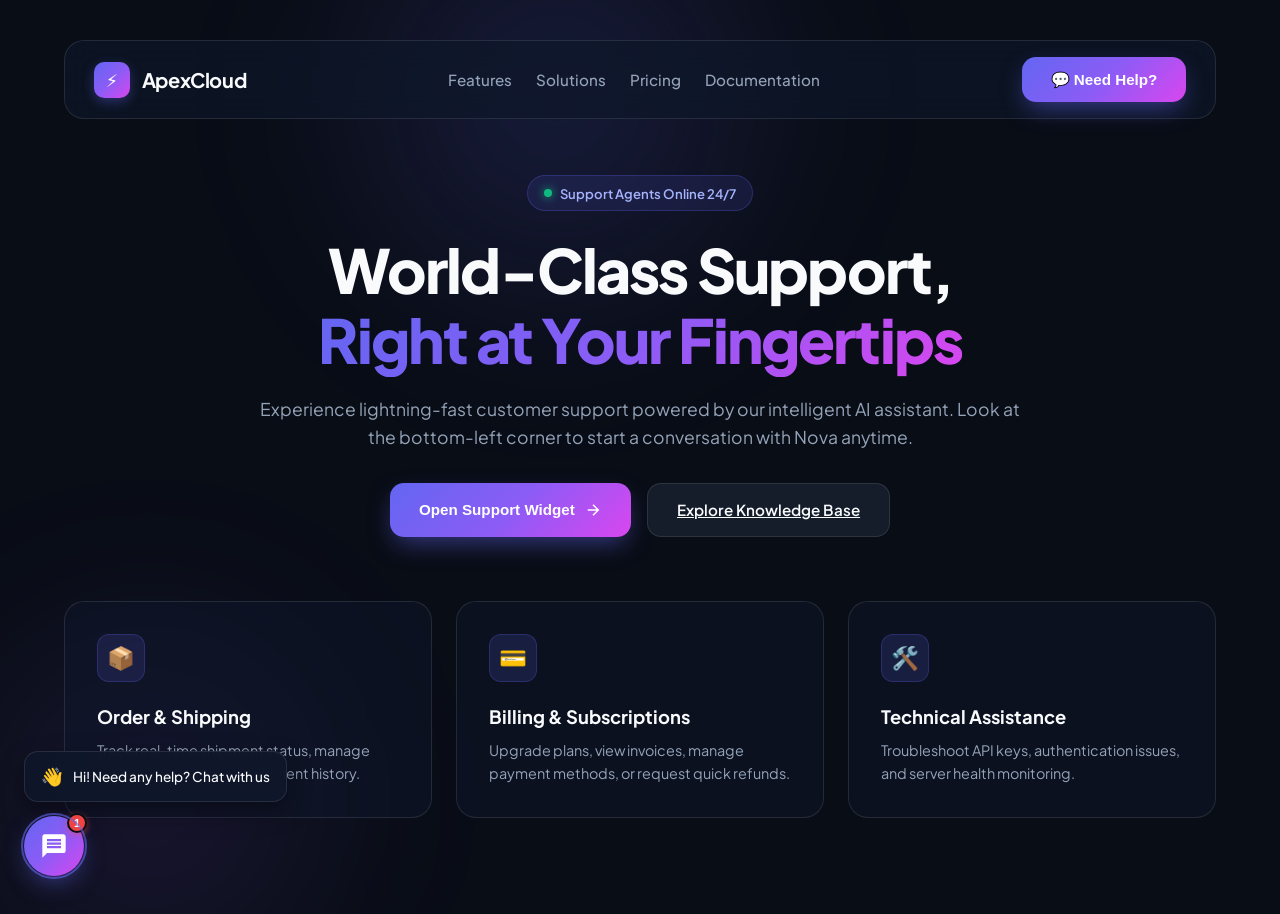
==== index.html @ 4ba7b2f2 "Add Python backend (app.py) and connect with customer support chatbot frontend" ====
<!DOCTYPE html>
<html lang="en">
<head>
    <meta charset="UTF-8">
    <meta name="viewport" content="width=device-width, initial-scale=1.0">
    <meta name="description" content="ApexCloud Customer Support Center - 24/7 intelligent AI customer support chatbot assistant embedded in the bottom left corner.">
    <title>Customer Support & Help Center | ApexCloud</title>
    <!-- Google Fonts: Plus Jakarta Sans -->
    <link rel="preconnect" href="https://fonts.googleapis.com">
    <link rel="preconnect" href="https://fonts.gstatic.com" crossorigin>
    <link href="https://fonts.googleapis.com/css2?family=Plus+Jakarta+Sans:wght@400;500;600;700;800&display=swap" rel="stylesheet">
    <link rel="stylesheet" href="style.css">
</head>
<body>

    <!-- Ambient Mesh Gradients -->
    <div class="bg-glow-top" aria-hidden="true"></div>
    <div class="bg-glow-bottom" aria-hidden="true"></div>

    <!-- Website Host Showcase Wrapper -->
    <div class="site-wrapper">
        <header>
            <nav class="navbar" aria-label="Main Navigation">
                <a href="#" class="brand" id="brandLogo">
                    <div class="brand-icon">⚡</div>
                    <span>ApexCloud</span>
                </a>
                <ul class="nav-links">
                    <li><a href="#features">Features</a></li>
                    <li><a href="#solutions">Solutions</a></li>
                    <li><a href="#pricing">Pricing</a></li>
                    <li><a href="#docs">Documentation</a></li>
                </ul>
                <div>
                    <button class="btn-primary" id="triggerDemoChat">
                        <span>💬 Need Help?</span>
                    </button>
                </div>
            </nav>
        </header>

        <main>
            <!-- Hero Showcase -->
            <section class="hero-section" id="hero">
                <div class="badge-tag">
                    <span class="dot"></span>
                    <span>Support Agents Online 24/7</span>
                </div>
                <h1 class="hero-title">
                    World-Class Support, <br>
                    <span class="hero-gradient-text">Right at Your Fingertips</span>
                </h1>
                <p class="hero-subtitle">
                    Experience lightning-fast customer support powered by our intelligent AI assistant. 
                    Look at the bottom-left corner to start a conversation with Nova anytime.
                </p>
                <div class="hero-actions">
                    <button class="btn-primary" onclick="document.getElementById('botLauncherBtn').click()">
                        <span>Open Support Widget</span>
                        <svg width="18" height="18" viewBox="0 0 24 24" fill="none" stroke="currentColor" stroke-width="2">
                            <path d="M5 12h14M12 5l7 7-7 7"/>
                        </svg>
                    </button>
                    <a href="#features" class="btn-secondary">Explore Knowledge Base</a>
                </div>
            </section>

            <!-- Support Categories Grid -->
            <section class="features-grid" id="features" aria-label="Support Topics">
                <article class="feature-card">
                    <div class="card-icon">📦</div>
                    <h3>Order & Shipping</h3>
                    <p>Track real-time shipment status, manage deliveries, and review fulfillment history.</p>
                </article>
                <article class="feature-card">
                    <div class="card-icon">💳</div>
                    <h3>Billing & Subscriptions</h3>
                    <p>Upgrade plans, view invoices, manage payment methods, or request quick refunds.</p>
                </article>
                <article class="feature-card">
                    <div class="card-icon">🛠️</div>
                    <h3>Technical Assistance</h3>
                    <p>Troubleshoot API keys, authentication issues, and server health monitoring.</p>
                </article>
            </section>
        </main>
    </div>

    <!-- ==============================================
         BOTTOM-LEFT CUSTOMER SUPPORT CHATBOT WIDGET
         ============================================== -->
    <aside class="bot-widget-container" id="botWidgetContainer" aria-label="Customer Support Chat">
        
        <!-- Welcome Floating Tooltip -->
        <div class="bot-tooltip-bubble" id="botTooltipBubble" role="status">
            <span class="hand-wave">👋</span>
            <span>Hi! Need any help? Chat with us</span>
        </div>

        <!-- Chat Window Panel (Bottom-Left) -->
        <section class="bot-chat-window" id="botChatWindow" role="region" aria-label="Chat conversation">
            
            <!-- Window Header -->
            <div class="chat-header">
                <div class="header-agent-info">
                    <div class="agent-avatar-wrapper">
                        <div class="agent-avatar">🤖</div>
                        <span class="agent-status-indicator" title="Agent Online"></span>
                    </div>
                    <div class="agent-details">
                        <h4>Nova Assistant <span class="verified-badge" title="Official Bot">✓</span></h4>
                        <p>● Active now • Instant replies</p>
                    </div>
                </div>
                
                <div class="header-action-buttons">
                    <!-- Sound toggle -->
                    <button class="icon-btn" id="soundToggleBtn" title="Toggle audio chime" aria-label="Toggle chime sounds">
                        <svg viewBox="0 0 24 24">
                            <path d="M3 9v6h4l5 5V4L7 9H3zm13.5 3c0-1.77-1.02-3.29-2.5-4.03v8.05c1.48-.73 2.5-2.25 2.5-4.02zM14 3.23v2.06c2.89.86 5 3.54 5 6.71s-2.11 5.85-5 6.71v2.06c4.01-.91 7-4.49 7-8.77s-2.99-7.86-7-8.77z"/>
                        </svg>
                    </button>
                    <!-- Clear chat -->
                    <button class="icon-btn" id="chatClearBtn" title="Reset conversation" aria-label="Reset conversation">
                        <svg viewBox="0 0 24 24">
                            <path d="M6 19c0 1.1.9 2 2 2h8c1.1 0 2-.9 2-2V7H6v12zM19 4h-3.5l-1-1h-5l-1 1H5v2h14V4z"/>
                        </svg>
                    </button>
                    <!-- Minimize / Close -->
                    <button class="icon-btn" id="chatCloseBtn" title="Minimize chat" aria-label="Close chat window">
                        <svg viewBox="0 0 24 24">
                            <path d="M19 6.41L17.59 5 12 10.59 6.41 5 5 6.41 10.59 12 5 17.59 6.41 19 12 13.41 17.59 19 19 17.59 13.41 12z"/>
                        </svg>
                    </button>
                </div>
            </div>

            <!-- Messages Stream Area -->
            <div class="chat-messages-container" id="chatMessagesContainer" role="log" aria-live="polite">
                <!-- Messages & suggestions populated dynamically by script.js -->
            </div>

            <!-- Chat Input Footer -->
            <div class="chat-footer">
                <form class="chat-input-form" id="chatInputForm">
                    <textarea 
                        class="chat-input-field" 
                        id="chatInputField" 
                        placeholder="Type your message..." 
                        rows="1"
                        aria-label="Your message"></textarea>
                    <button type="submit" class="chat-send-btn" id="chatSendBtn" aria-label="Send message">
                        <svg viewBox="0 0 24 24">
                            <path d="M2.01 21L23 12 2.01 3 2 10l15 2-15 2z"/>
                        </svg>
                    </button>
                </form>
                <div class="chat-branding-note">
                    Powered by <strong>ApexCloud AI</strong> • Instant Customer Care
                </div>
            </div>
        </section>

        <!-- Floating Left-Corner Launcher Button -->
        <button class="bot-launcher-btn" id="botLauncherBtn" aria-label="Open customer support chat">
            <span class="bot-launcher-icon" aria-hidden="true">
                <svg viewBox="0 0 24 24">
                    <path d="M20 2H4c-1.1 0-2 .9-2 2v18l4-4h14c1.1 0 2-.9 2-2V4c0-1.1-.9-2-2-2zm-2 12H6v-2h12v2zm0-3H6V9h12v2zm0-3H6V6h12v2z"/>
                </svg>
            </span>
            <span class="bot-close-icon" aria-hidden="true">
                <svg viewBox="0 0 24 24">
                    <path d="M19 6.41L17.59 5 12 10.59 6.41 5 5 6.41 10.59 12 5 17.59 6.41 19 12 13.41 17.59 19 19 17.59 13.41 12z"/>
                </svg>
            </span>
            <!-- Unread notification badge -->
            <span class="bot-unread-badge" id="botUnreadBadge">1</span>
        </button>

    </aside>

    <script src="script.js"></script>
</body>
</html>
---- style.css ----
:root {
    --primary: #6366f1;
    --primary-gradient: linear-gradient(135deg, #6366f1 0%, #8b5cf6 50%, #d946ef 100%);
    --primary-hover: #4f46e5;
    --bg-dark: #090d16;
    --card-bg: rgba(17, 24, 39, 0.95);
    --card-border: rgba(255, 255, 255, 0.1);
    --bot-bubble: rgba(30, 41, 59, 0.9);
    --user-bubble: linear-gradient(135deg, #4f46e5 0%, #7c3aed 100%);
    --text-main: #f8fafc;
    --text-muted: #94a3b8;
    --text-subtle: #64748b;
    --online-green: #10b981;
    --accent-glow: rgba(99, 102, 241, 0.35);
    --font-family: 'Plus Jakarta Sans', system-ui, -apple-system, sans-serif;
    --radius-lg: 20px;
    --radius-md: 14px;
    --radius-sm: 8px;
    --shadow-window: 0 20px 45px -10px rgba(0, 0, 0, 0.6), 0 0 30px rgba(99, 102, 241, 0.2);
    --shadow-button: 0 10px 25px -5px rgba(99, 102, 241, 0.5);
    --transition: all 0.28s cubic-bezier(0.16, 1, 0.3, 1);
}

* {
    margin: 0;
    padding: 0;
    box-sizing: border-box;
}

body {
    font-family: var(--font-family);
    background-color: var(--bg-dark);
    color: var(--text-main);
    line-height: 1.6;
    min-height: 100vh;
    overflow-x: hidden;
    position: relative;
}

/* Background Subtle Mesh / Glow */
.bg-glow-top {
    position: fixed;
    top: -200px;
    left: 20%;
    width: 600px;
    height: 600px;
    background: radial-gradient(circle, rgba(99, 102, 241, 0.18) 0%, transparent 70%);
    filter: blur(60px);
    pointer-events: none;
    z-index: 0;
}

.bg-glow-bottom {
    position: fixed;
    bottom: -150px;
    left: -100px;
    width: 500px;
    height: 500px;
    background: radial-gradient(circle, rgba(139, 92, 246, 0.15) 0%, transparent 70%);
    filter: blur(70px);
    pointer-events: none;
    z-index: 0;
}

/* =========================================
   HOST WEBSITE HERO & SHOWCASE SECTION
   ========================================= */
.site-wrapper {
    position: relative;
    z-index: 1;
    max-width: 1200px;
    margin: 0 auto;
    padding: 2.5rem 1.5rem 6rem;
}

.navbar {
    display: flex;
    justify-content: space-between;
    align-items: center;
    padding: 1rem 1.8rem;
    background: rgba(15, 23, 42, 0.65);
    backdrop-filter: blur(14px);
    -webkit-backdrop-filter: blur(14px);
    border: 1px solid var(--card-border);
    border-radius: var(--radius-lg);
    margin-bottom: 3.5rem;
}

.brand {
    display: flex;
    align-items: center;
    gap: 0.75rem;
    font-size: 1.25rem;
    font-weight: 700;
    letter-spacing: -0.02em;
    color: var(--text-main);
    text-decoration: none;
}

.brand-icon {
    width: 36px;
    height: 36px;
    border-radius: 10px;
    background: var(--primary-gradient);
    display: flex;
    align-items: center;
    justify-content: center;
    color: white;
    font-size: 1.1rem;
    box-shadow: 0 4px 12px rgba(99, 102, 241, 0.35);
}

.nav-links {
    display: flex;
    gap: 1.5rem;
    list-style: none;
}

.nav-links a {
    color: var(--text-muted);
    text-decoration: none;
    font-size: 0.95rem;
    font-weight: 500;
    transition: var(--transition);
}

.nav-links a:hover {
    color: var(--text-main);
}

.hero-section {
    text-align: center;
    max-width: 780px;
    margin: 0 auto 4rem;
}

.badge-tag {
    display: inline-flex;
    align-items: center;
    gap: 0.5rem;
    padding: 0.4rem 1rem;
    background: rgba(99, 102, 241, 0.12);
    border: 1px solid rgba(99, 102, 241, 0.25);
    border-radius: 999px;
    font-size: 0.82rem;
    font-weight: 600;
    color: #a5b4fc;
    margin-bottom: 1.5rem;
}

.badge-tag span.dot {
    width: 8px;
    height: 8px;
    background-color: var(--online-green);
    border-radius: 50%;
    box-shadow: 0 0 10px var(--online-green);
    animation: pulseGlow 2s infinite;
}

.hero-title {
    font-size: clamp(2.3rem, 5vw, 3.8rem);
    font-weight: 800;
    line-height: 1.15;
    letter-spacing: -0.03em;
    margin-bottom: 1.25rem;
}

.hero-gradient-text {
    background: var(--primary-gradient);
    -webkit-background-clip: text;
    -webkit-text-fill-color: transparent;
}

.hero-subtitle {
    font-size: 1.1rem;
    color: var(--text-muted);
    margin-bottom: 2rem;
    line-height: 1.6;
}

.hero-actions {
    display: flex;
    justify-content: center;
    gap: 1rem;
    flex-wrap: wrap;
    margin-bottom: 3.5rem;
}

.btn-primary {
    display: inline-flex;
    align-items: center;
    gap: 0.6rem;
    background: var(--primary-gradient);
    color: #ffffff;
    border: none;
    padding: 0.85rem 1.8rem;
    border-radius: var(--radius-md);
    font-size: 0.95rem;
    font-weight: 600;
    cursor: pointer;
    box-shadow: var(--shadow-button);
    transition: var(--transition);
}

.btn-primary:hover {
    transform: translateY(-2px);
    box-shadow: 0 14px 28px -5px rgba(99, 102, 241, 0.6);
}

.btn-secondary {
    display: inline-flex;
    align-items: center;
    gap: 0.6rem;
    background: rgba(30, 41, 59, 0.6);
    color: var(--text-main);
    border: 1px solid var(--card-border);
    padding: 0.85rem 1.8rem;
    border-radius: var(--radius-md);
    font-size: 0.95rem;
    font-weight: 600;
    cursor: pointer;
    transition: var(--transition);
}

.btn-secondary:hover {
    background: rgba(51, 65, 85, 0.8);
    border-color: rgba(255, 255, 255, 0.2);
}

/* Feature Grid Cards */
.features-grid {
    display: grid;
    grid-template-columns: repeat(auto-fit, minmax(280px, 1fr));
    gap: 1.5rem;
    margin-top: 2rem;
}

.feature-card {
    background: rgba(15, 23, 42, 0.55);
    border: 1px solid var(--card-border);
    border-radius: var(--radius-lg);
    padding: 2rem;
    transition: var(--transition);
    position: relative;
    overflow: hidden;
}

.feature-card:hover {
    border-color: rgba(99, 102, 241, 0.4);
    transform: translateY(-4px);
    background: rgba(15, 23, 42, 0.75);
    box-shadow: 0 12px 30px -10px rgba(0, 0, 0, 0.4);
}

.card-icon {
    width: 48px;
    height: 48px;
    border-radius: 12px;
    background: rgba(99, 102, 241, 0.15);
    border: 1px solid rgba(99, 102, 241, 0.25);
    display: flex;
    align-items: center;
    justify-content: center;
    font-size: 1.4rem;
    margin-bottom: 1.25rem;
}

.feature-card h3 {
    font-size: 1.15rem;
    font-weight: 700;
    margin-bottom: 0.5rem;
    color: var(--text-main);
}

.feature-card p {
    font-size: 0.9rem;
    color: var(--text-muted);
}

/* =========================================
   BOTTOM-LEFT FLOATING CHATBOT WIDGET
   ========================================= */

/* Left Corner Container */
.bot-widget-container {
    position: fixed;
    bottom: 24px;
    left: 24px;
    z-index: 99999;
    display: flex;
    flex-direction: column;
    align-items: flex-start;
}

/* Launcher Trigger Button */
.bot-launcher-btn {
    width: 60px;
    height: 60px;
    border-radius: 50%;
    background: var(--primary-gradient);
    border: none;
    cursor: pointer;
    display: flex;
    align-items: center;
    justify-content: center;
    color: #ffffff;
    box-shadow: var(--shadow-button);
    transition: var(--transition);
    position: relative;
    outline: none;
}

.bot-launcher-btn:hover {
    transform: scale(1.08) translateY(-2px);
    box-shadow: 0 15px 35px -5px rgba(99, 102, 241, 0.7);
}

.bot-launcher-btn:active {
    transform: scale(0.95);
}

/* Pulsing beacon behind launcher */
.bot-launcher-btn::after {
    content: '';
    position: absolute;
    inset: -3px;
    border-radius: 50%;
    border: 2px solid rgba(99, 102, 241, 0.6);
    animation: launcherPulse 2.4s infinite cubic-bezier(0.25, 0.1, 0.25, 1);
    pointer-events: none;
}

/* Icons inside Launcher */
.bot-launcher-icon,
.bot-close-icon {
    position: absolute;
    transition: transform 0.3s cubic-bezier(0.34, 1.56, 0.64, 1), opacity 0.2s ease;
    display: flex;
    align-items: center;
    justify-content: center;
}

.bot-launcher-icon svg,
.bot-close-icon svg {
    width: 28px;
    height: 28px;
    fill: currentColor;
}

.bot-close-icon {
    opacity: 0;
    transform: scale(0.4) rotate(-90deg);
}

.bot-widget-container.active .bot-launcher-icon {
    opacity: 0;
    transform: scale(0.4) rotate(90deg);
}

.bot-widget-container.active .bot-close-icon {
    opacity: 1;
    transform: scale(1) rotate(0deg);
}

/* Unread Notification Badge */
.bot-unread-badge {
    position: absolute;
    top: -3px;
    right: -3px;
    width: 20px;
    height: 20px;
    background: #ef4444;
    color: #ffffff;
    border-radius: 50%;
    font-size: 0.7rem;
    font-weight: 700;
    display: flex;
    align-items: center;
    justify-content: center;
    border: 2px solid var(--bg-dark);
    box-shadow: 0 2px 6px rgba(239, 68, 68, 0.5);
    transition: transform 0.2s ease;
}

.bot-unread-badge.hidden {
    display: none;
}

/* Friendly Tooltip Bubble */
.bot-tooltip-bubble {
    position: absolute;
    bottom: 74px;
    left: 0;
    background: rgba(15, 23, 42, 0.95);
    backdrop-filter: blur(10px);
    -webkit-backdrop-filter: blur(10px);
    border: 1px solid var(--card-border);
    padding: 0.65rem 1rem;
    border-radius: var(--radius-md);
    box-shadow: 0 10px 25px rgba(0, 0, 0, 0.4);
    display: flex;
    align-items: center;
    gap: 0.6rem;
    font-size: 0.85rem;
    font-weight: 500;
    color: var(--text-main);
    white-space: nowrap;
    cursor: pointer;
    animation: bounceTooltip 4s infinite ease-in-out;
    transition: opacity 0.25s ease, transform 0.25s ease;
}

.bot-tooltip-bubble.hidden {
    opacity: 0;
    pointer-events: none;
    transform: translateY(10px);
}

.bot-tooltip-bubble .hand-wave {
    font-size: 1.1rem;
}

/* =========================================
   CHAT WINDOW PANEL (BOTTOM-LEFT ANCHORED)
   ========================================= */
.bot-chat-window {
    position: absolute;
    bottom: 76px;
    left: 0;
    width: 380px;
    height: 580px;
    max-width: calc(100vw - 36px);
    max-height: calc(100vh - 110px);
    background: var(--card-bg);
    backdrop-filter: blur(20px);
    -webkit-backdrop-filter: blur(20px);
    border: 1px solid var(--card-border);
    border-radius: var(--radius-lg);
    box-shadow: var(--shadow-window);
    display: flex;
    flex-direction: column;
    overflow: hidden;
    transform-origin: bottom left;
    transform: scale(0.85) translateY(20px);
    opacity: 0;
    pointer-events: none;
    transition: transform 0.32s cubic-bezier(0.16, 1, 0.3, 1), opacity 0.24s ease;
}

.bot-widget-container.active .bot-chat-window {
    transform: scale(1) translateY(0);
    opacity: 1;
    pointer-events: auto;
}

/* Window Header */
.chat-header {
    background: linear-gradient(180deg, rgba(30, 41, 59, 0.8) 0%, rgba(15, 23, 42, 0.95) 100%);
    border-bottom: 1px solid var(--card-border);
    padding: 1rem 1.15rem;
    display: flex;
    align-items: center;
    justify-content: space-between;
    gap: 0.75rem;
}

.header-agent-info {
    display: flex;
    align-items: center;
    gap: 0.75rem;
}

.agent-avatar-wrapper {
    position: relative;
    width: 42px;
    height: 42px;
}

.agent-avatar {
    width: 100%;
    height: 100%;
    border-radius: 50%;
    background: var(--primary-gradient);
    display: flex;
    align-items: center;
    justify-content: center;
    color: white;
    font-size: 1.2rem;
    box-shadow: 0 4px 10px rgba(99, 102, 241, 0.35);
}

.agent-status-indicator {
    position: absolute;
    bottom: 0;
    right: 0;
    width: 12px;
    height: 12px;
    background-color: var(--online-green);
    border-radius: 50%;
    border: 2px solid #0f172a;
    box-shadow: 0 0 6px var(--online-green);
}

.agent-details h4 {
    font-size: 0.95rem;
    font-weight: 700;
    color: var(--text-main);
    display: flex;
    align-items: center;
    gap: 0.35rem;
}

.agent-details .verified-badge {
    color: #38bdf8;
    font-size: 0.85rem;
}

.agent-details p {
    font-size: 0.75rem;
    color: var(--online-green);
    font-weight: 500;
}

.header-action-buttons {
    display: flex;
    align-items: center;
    gap: 0.4rem;
}

.icon-btn {
    background: transparent;
    border: none;
    color: var(--text-muted);
    width: 32px;
    height: 32px;
    border-radius: var(--radius-sm);
    display: flex;
    align-items: center;
    justify-content: center;
    cursor: pointer;
    transition: var(--transition);
}

.icon-btn:hover {
    background: rgba(255, 255, 255, 0.08);
    color: var(--text-main);
}

.icon-btn svg {
    width: 18px;
    height: 18px;
    fill: currentColor;
}

/* Messages Scrollable Body */
.chat-messages-container {
    flex: 1;
    overflow-y: auto;
    padding: 1.15rem;
    display: flex;
    flex-direction: column;
    gap: 0.9rem;
    scroll-behavior: smooth;
}

/* Custom Scrollbar */
.chat-messages-container::-webkit-scrollbar {
    width: 5px;
}

.chat-messages-container::-webkit-scrollbar-track {
    background: transparent;
}

.chat-messages-container::-webkit-scrollbar-thumb {
    background: rgba(255, 255, 255, 0.12);
    border-radius: 10px;
}

/* Date / Status Divider */
.chat-date-divider {
    text-align: center;
    margin: 0.25rem 0;
    position: relative;
}

.chat-date-divider span {
    font-size: 0.7rem;
    color: var(--text-subtle);
    background: rgba(15, 23, 42, 0.8);
    padding: 0.2rem 0.65rem;
    border-radius: 999px;
    border: 1px solid rgba(255, 255, 255, 0.05);
}

/* Chat Message Row */
.message-row {
    display: flex;
    gap: 0.6rem;
    align-items: flex-end;
    animation: fadeInSlideUp 0.25s ease-out forwards;
}

.message-row.user {
    flex-direction: row-reverse;
}

.msg-mini-avatar {
    width: 28px;
    height: 28px;
    border-radius: 50%;
    background: var(--primary-gradient);
    display: flex;
    align-items: center;
    justify-content: center;
    color: white;
    font-size: 0.8rem;
    flex-shrink: 0;
    margin-bottom: 2px;
}

.message-row.user .msg-mini-avatar {
    background: #334155;
    color: #e2e8f0;
}

.msg-content-wrapper {
    max-width: 80%;
    display: flex;
    flex-direction: column;
}

.message-bubble {
    padding: 0.75rem 0.95rem;
    border-radius: var(--radius-md);
    font-size: 0.88rem;
    line-height: 1.45;
    word-break: break-word;
    position: relative;
}

.message-row.bot .message-bubble {
    background: var(--bot-bubble);
    border: 1px solid var(--card-border);
    color: var(--text-main);
    border-bottom-left-radius: 4px;
}

.message-row.user .message-bubble {
    background: var(--user-bubble);
    color: #ffffff;
    border-bottom-right-radius: 4px;
    box-shadow: 0 4px 14px rgba(99, 102, 241, 0.25);
}

.message-time {
    font-size: 0.65rem;
    color: var(--text-subtle);
    margin-top: 0.25rem;
    padding: 0 0.25rem;
}

.message-row.user .message-time {
    text-align: right;
}

/* Quick Action Suggestion Chips */
.quick-replies-group {
    display: flex;
    flex-wrap: wrap;
    gap: 0.45rem;
    margin-top: 0.5rem;
}

.quick-chip-btn {
    background: rgba(99, 102, 241, 0.12);
    border: 1px solid rgba(99, 102, 241, 0.3);
    color: #c7d2fe;
    font-size: 0.78rem;
    font-weight: 500;
    padding: 0.4rem 0.75rem;
    border-radius: 999px;
    cursor: pointer;
    transition: var(--transition);
}

.quick-chip-btn:hover {
    background: var(--primary);
    color: #ffffff;
    border-color: var(--primary);
    transform: translateY(-1px);
}

/* Typing Indicator Animation */
.typing-bubble {
    display: flex;
    align-items: center;
    gap: 4px;
    padding: 0.75rem 1rem;
    min-height: 38px;
}

.typing-dot {
    width: 6px;
    height: 6px;
    background-color: var(--text-muted);
    border-radius: 50%;
    animation: typingBouncing 1.4s infinite ease-in-out;
}

.typing-dot:nth-child(2) {
    animation-delay: 0.2s;
}

.typing-dot:nth-child(3) {
    animation-delay: 0.4s;
}

/* Chat Input Footer Area */
.chat-footer {
    padding: 0.85rem 1rem;
    background: rgba(15, 23, 42, 0.95);
    border-top: 1px solid var(--card-border);
}

.chat-input-form {
    display: flex;
    align-items: center;
    gap: 0.5rem;
    background: rgba(30, 41, 59, 0.6);
    border: 1px solid var(--card-border);
    border-radius: var(--radius-md);
    padding: 0.35rem 0.5rem 0.35rem 0.85rem;
    transition: var(--transition);
}

.chat-input-form:focus-within {
    border-color: var(--primary);
    box-shadow: 0 0 0 2px rgba(99, 102, 241, 0.25);
    background: rgba(30, 41, 59, 0.9);
}

.chat-input-field {
    flex: 1;
    background: transparent;
    border: none;
    outline: none;
    color: var(--text-main);
    font-family: inherit;
    font-size: 0.88rem;
    line-height: 1.4;
    resize: none;
    max-height: 80px;
}

.chat-input-field::placeholder {
    color: var(--text-subtle);
}

.chat-send-btn {
    width: 36px;
    height: 36px;
    border-radius: 10px;
    background: var(--primary-gradient);
    border: none;
    color: #ffffff;
    display: flex;
    align-items: center;
    justify-content: center;
    cursor: pointer;
    transition: var(--transition);
    flex-shrink: 0;
}

.chat-send-btn:hover:not(:disabled) {
    transform: scale(1.05);
    box-shadow: 0 4px 12px rgba(99, 102, 241, 0.4);
}

.chat-send-btn:disabled {
    opacity: 0.5;
    cursor: not-allowed;
}

.chat-send-btn svg {
    width: 17px;
    height: 17px;
    fill: currentColor;
    transform: rotate(45deg) translate(-1px, 1px);
}

.chat-branding-note {
    text-align: center;
    font-size: 0.68rem;
    color: var(--text-subtle);
    margin-top: 0.45rem;
}

.chat-branding-note a {
    color: var(--text-muted);
    text-decoration: none;
}

.chat-branding-note a:hover {
    color: var(--primary);
}

/* =========================================
   KEYFRAME ANIMATIONS
   ========================================= */
@keyframes launcherPulse {
    0% {
        transform: scale(1);
        opacity: 0.8;
    }
    50% {
        transform: scale(1.3);
        opacity: 0;
    }
    100% {
        transform: scale(1.3);
        opacity: 0;
    }
}

@keyframes pulseGlow {
    0%, 100% {
        transform: scale(1);
        opacity: 0.9;
    }
    50% {
        transform: scale(1.25);
        opacity: 0.5;
    }
}

@keyframes bounceTooltip {
    0%, 100% {
        transform: translateY(0);
    }
    50% {
        transform: translateY(-5px);
    }
}

@keyframes fadeInSlideUp {
    from {
        opacity: 0;
        transform: translateY(8px);
    }
    to {
        opacity: 1;
        transform: translateY(0);
    }
}

@keyframes typingBouncing {
    0%, 80%, 100% {
        transform: scale(0.6);
        opacity: 0.4;
    }
    40% {
        transform: scale(1.1);
        opacity: 1;
    }
}

/* =========================================
   RESPONSIVE DESIGN (MOBILE & TABLET)
   ========================================= */
@media (max-width: 640px) {
    .bot-widget-container {
        bottom: 16px;
        left: 16px;
    }

    .bot-chat-window {
        bottom: 70px;
        left: 0;
        width: calc(100vw - 32px);
        height: min(520px, calc(100vh - 100px));
        border-radius: 16px;
    }

    .hero-title {
        font-size: 2.2rem;
    }

    .nav-links {
        display: none;
    }
}
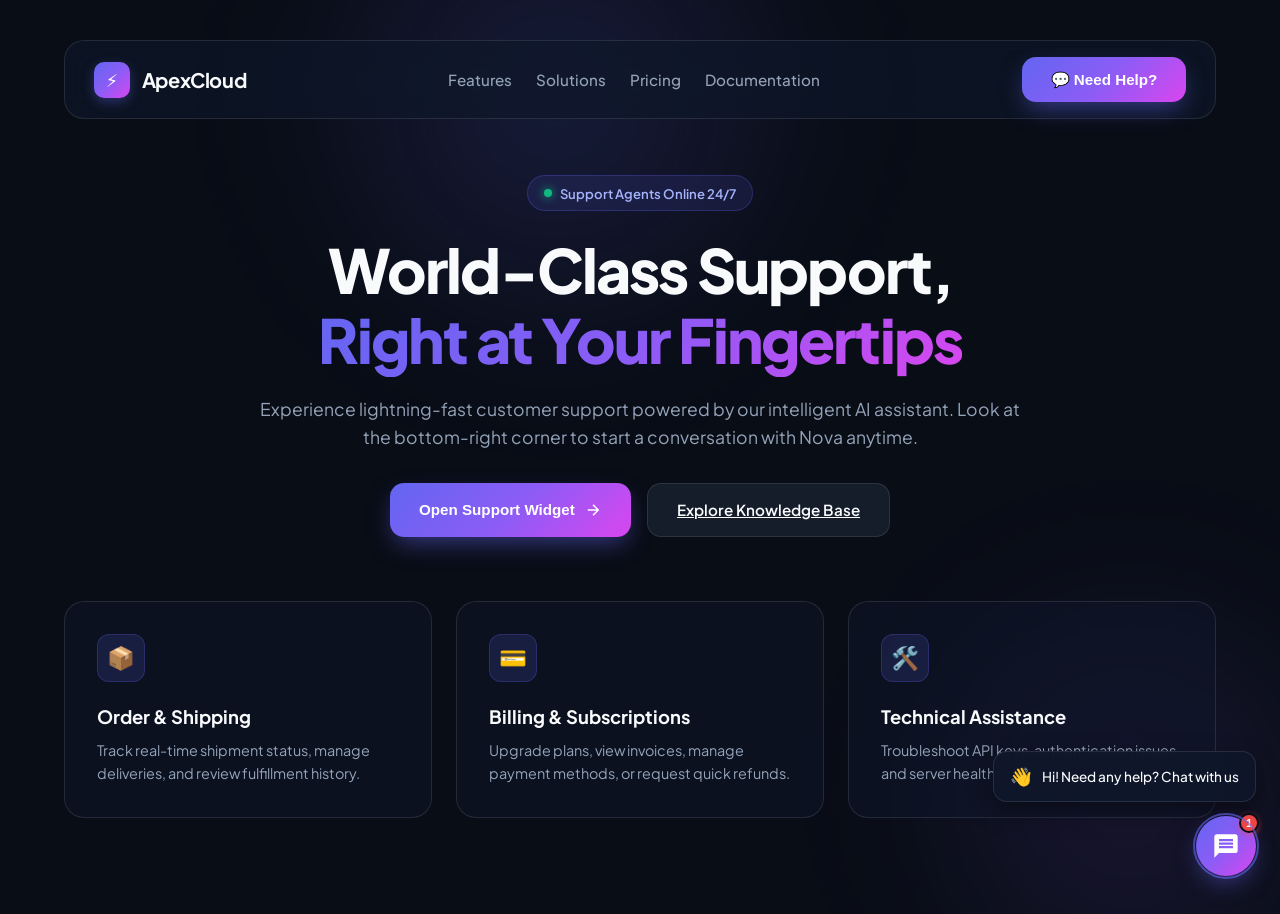
==== commit d9d3194d: "Reposition chatbot widget to bottom-right corner" ====
--- a/index.html
+++ b/index.html
@@ -3,7 +3,7 @@
 <head>
     <meta charset="UTF-8">
     <meta name="viewport" content="width=device-width, initial-scale=1.0">
-    <meta name="description" content="ApexCloud Customer Support Center - 24/7 intelligent AI customer support chatbot assistant embedded in the bottom left corner.">
+    <meta name="description" content="ApexCloud Customer Support Center - 24/7 intelligent AI customer support chatbot assistant embedded in the bottom right corner.">
     <title>Customer Support & Help Center | ApexCloud</title>
     <!-- Google Fonts: Plus Jakarta Sans -->
     <link rel="preconnect" href="https://fonts.googleapis.com">
@@ -52,7 +52,7 @@
                 </h1>
                 <p class="hero-subtitle">
                     Experience lightning-fast customer support powered by our intelligent AI assistant. 
-                    Look at the bottom-left corner to start a conversation with Nova anytime.
+                    Look at the bottom-right corner to start a conversation with Nova anytime.
                 </p>
                 <div class="hero-actions">
                     <button class="btn-primary" onclick="document.getElementById('botLauncherBtn').click()">
@@ -87,7 +87,7 @@
     </div>
 
     <!-- ==============================================
-         BOTTOM-LEFT CUSTOMER SUPPORT CHATBOT WIDGET
+         BOTTOM-RIGHT CUSTOMER SUPPORT CHATBOT WIDGET
          ============================================== -->
     <aside class="bot-widget-container" id="botWidgetContainer" aria-label="Customer Support Chat">
         
@@ -97,7 +97,7 @@
             <span>Hi! Need any help? Chat with us</span>
         </div>
 
-        <!-- Chat Window Panel (Bottom-Left) -->
+        <!-- Chat Window Panel (Bottom-Right) -->
         <section class="bot-chat-window" id="botChatWindow" role="region" aria-label="Chat conversation">
             
             <!-- Window Header -->
--- a/style.css
+++ b/style.css
@@ -53,7 +53,7 @@
 .bg-glow-bottom {
     position: fixed;
     bottom: -150px;
-    left: -100px;
+    right: -100px;
     width: 500px;
     height: 500px;
     background: radial-gradient(circle, rgba(139, 92, 246, 0.15) 0%, transparent 70%);
@@ -281,15 +281,15 @@
    BOTTOM-LEFT FLOATING CHATBOT WIDGET
    ========================================= */
 
-/* Left Corner Container */
+/* Right Corner Container */
 .bot-widget-container {
     position: fixed;
     bottom: 24px;
-    left: 24px;
+    right: 24px;
     z-index: 99999;
     display: flex;
     flex-direction: column;
-    align-items: flex-start;
+    align-items: flex-end;
 }
 
 /* Launcher Trigger Button */
@@ -390,7 +390,7 @@
 .bot-tooltip-bubble {
     position: absolute;
     bottom: 74px;
-    left: 0;
+    right: 0;
     background: rgba(15, 23, 42, 0.95);
     backdrop-filter: blur(10px);
     -webkit-backdrop-filter: blur(10px);
@@ -421,12 +421,12 @@
 }
 
 /* =========================================
-   CHAT WINDOW PANEL (BOTTOM-LEFT ANCHORED)
+   CHAT WINDOW PANEL (BOTTOM-RIGHT ANCHORED)
    ========================================= */
 .bot-chat-window {
     position: absolute;
     bottom: 76px;
-    left: 0;
+    right: 0;
     width: 380px;
     height: 580px;
     max-width: calc(100vw - 36px);
@@ -440,7 +440,7 @@
     display: flex;
     flex-direction: column;
     overflow: hidden;
-    transform-origin: bottom left;
+    transform-origin: bottom right;
     transform: scale(0.85) translateY(20px);
     opacity: 0;
     pointer-events: none;
@@ -871,12 +871,14 @@
 @media (max-width: 640px) {
     .bot-widget-container {
         bottom: 16px;
-        left: 16px;
+        right: 16px;
+        left: auto;
     }
 
     .bot-chat-window {
         bottom: 70px;
-        left: 0;
+        right: 0;
+        left: auto;
         width: calc(100vw - 32px);
         height: min(520px, calc(100vh - 100px));
         border-radius: 16px;
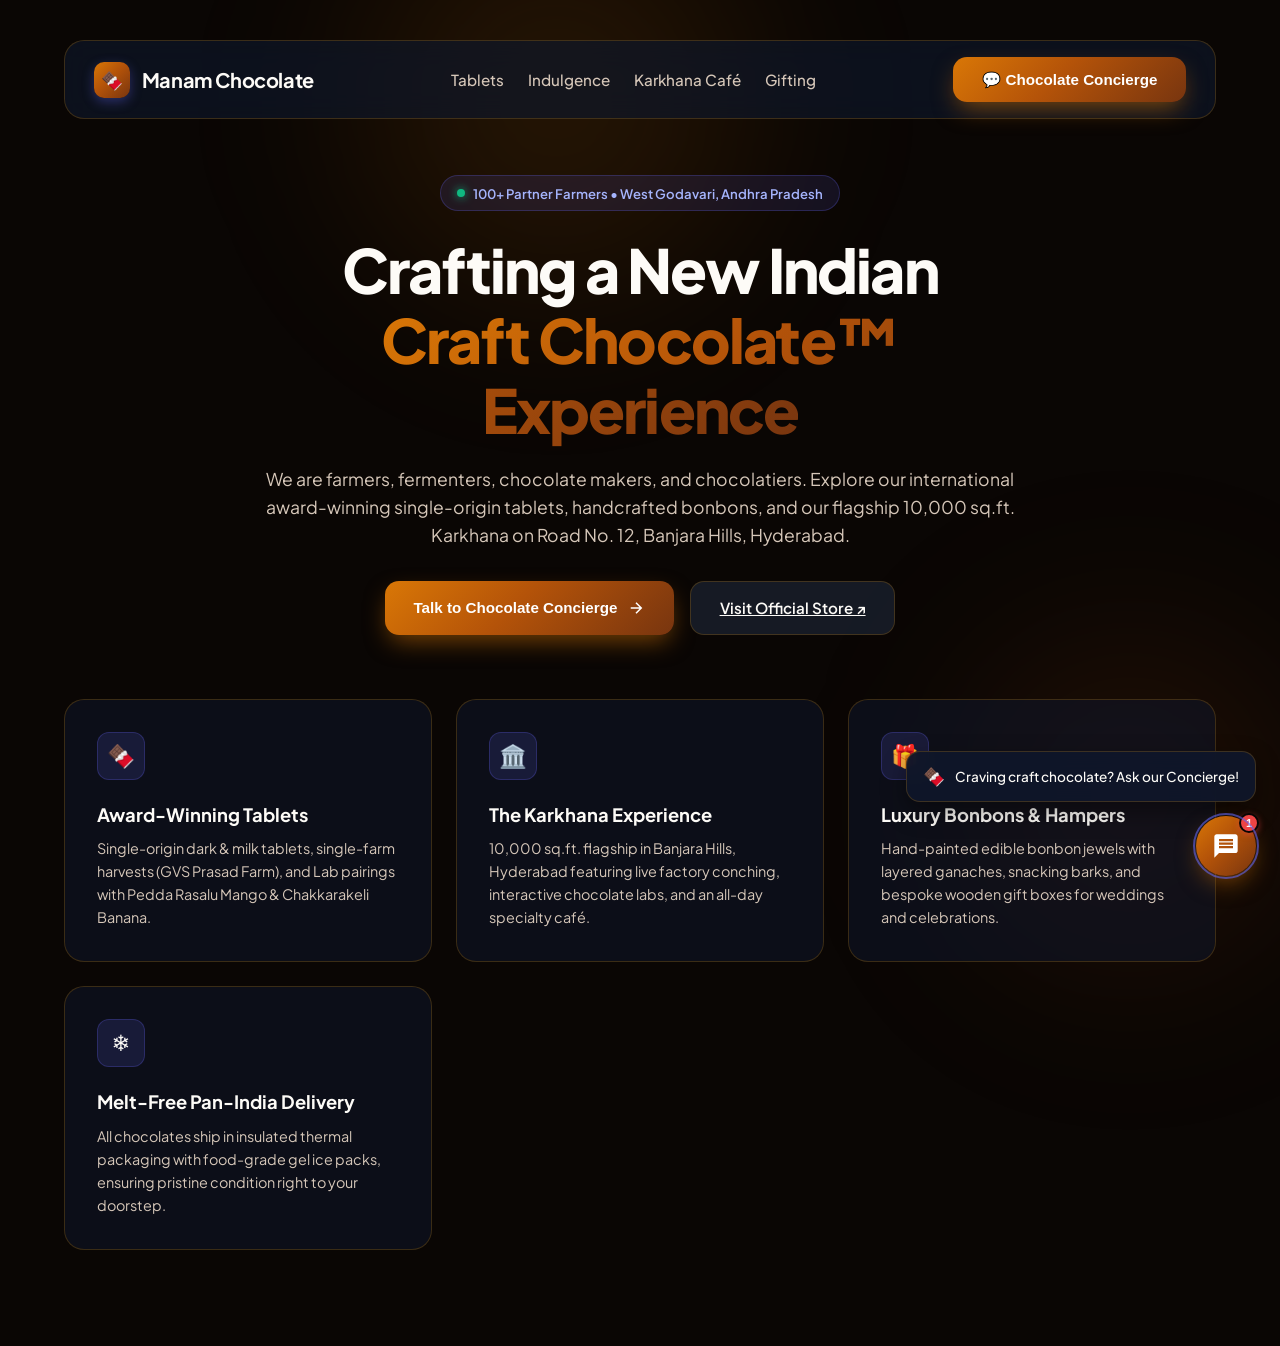
==== commit 99621460: "Train chatbot with Manam Chocolate website data, Karkhana info, and products" ====
--- a/index.html
+++ b/index.html
@@ -3,8 +3,8 @@
 <head>
     <meta charset="UTF-8">
     <meta name="viewport" content="width=device-width, initial-scale=1.0">
-    <meta name="description" content="ApexCloud Customer Support Center - 24/7 intelligent AI customer support chatbot assistant embedded in the bottom right corner.">
-    <title>Customer Support & Help Center | ApexCloud</title>
+    <meta name="description" content="Manam Chocolate - Indian Craft Chocolate™. Farmers, fermenters, chocolate makers, and chocolatiers crafting award-winning single-origin tablets, bonbons, and gifting from West Godavari cacao with our flagship Karkhana in Hyderabad.">
+    <title>Manam Chocolate - Indian Craft Chocolate™ | Concierge</title>
     <!-- Google Fonts: Plus Jakarta Sans -->
     <link rel="preconnect" href="https://fonts.googleapis.com">
     <link rel="preconnect" href="https://fonts.gstatic.com" crossorigin>
@@ -13,7 +13,7 @@
 </head>
 <body>
 
-    <!-- Ambient Mesh Gradients -->
+    <!-- Ambient Cacao Warmth Mesh Gradients -->
     <div class="bg-glow-top" aria-hidden="true"></div>
     <div class="bg-glow-bottom" aria-hidden="true"></div>
 
@@ -21,19 +21,19 @@
     <div class="site-wrapper">
         <header>
             <nav class="navbar" aria-label="Main Navigation">
-                <a href="#" class="brand" id="brandLogo">
-                    <div class="brand-icon">⚡</div>
-                    <span>ApexCloud</span>
+                <a href="https://manamchocolate.com/" target="_blank" rel="noopener noreferrer" class="brand" id="brandLogo">
+                    <div class="brand-icon">🍫</div>
+                    <span>Manam Chocolate</span>
                 </a>
                 <ul class="nav-links">
-                    <li><a href="#features">Features</a></li>
-                    <li><a href="#solutions">Solutions</a></li>
-                    <li><a href="#pricing">Pricing</a></li>
-                    <li><a href="#docs">Documentation</a></li>
+                    <li><a href="#tablets">Tablets</a></li>
+                    <li><a href="#indulgence">Indulgence</a></li>
+                    <li><a href="#karkhana">Karkhana Café</a></li>
+                    <li><a href="#gifting">Gifting</a></li>
                 </ul>
                 <div>
                     <button class="btn-primary" id="triggerDemoChat">
-                        <span>💬 Need Help?</span>
+                        <span>💬 Chocolate Concierge</span>
                     </button>
                 </div>
             </nav>
@@ -44,43 +44,49 @@
             <section class="hero-section" id="hero">
                 <div class="badge-tag">
                     <span class="dot"></span>
-                    <span>Support Agents Online 24/7</span>
+                    <span>100+ Partner Farmers • West Godavari, Andhra Pradesh</span>
                 </div>
                 <h1 class="hero-title">
-                    World-Class Support, <br>
-                    <span class="hero-gradient-text">Right at Your Fingertips</span>
+                    Crafting a New Indian <br>
+                    <span class="hero-gradient-text">Craft Chocolate™ Experience</span>
                 </h1>
                 <p class="hero-subtitle">
-                    Experience lightning-fast customer support powered by our intelligent AI assistant. 
-                    Look at the bottom-right corner to start a conversation with Nova anytime.
+                    We are farmers, fermenters, chocolate makers, and chocolatiers. 
+                    Explore our international award-winning single-origin tablets, handcrafted bonbons, 
+                    and our flagship 10,000 sq.ft. Karkhana on Road No. 12, Banjara Hills, Hyderabad.
                 </p>
                 <div class="hero-actions">
                     <button class="btn-primary" onclick="document.getElementById('botLauncherBtn').click()">
-                        <span>Open Support Widget</span>
+                        <span>Talk to Chocolate Concierge</span>
                         <svg width="18" height="18" viewBox="0 0 24 24" fill="none" stroke="currentColor" stroke-width="2">
                             <path d="M5 12h14M12 5l7 7-7 7"/>
                         </svg>
                     </button>
-                    <a href="#features" class="btn-secondary">Explore Knowledge Base</a>
+                    <a href="https://manamchocolate.com/" target="_blank" rel="noopener noreferrer" class="btn-secondary">Visit Official Store ↗</a>
                 </div>
             </section>
 
             <!-- Support Categories Grid -->
-            <section class="features-grid" id="features" aria-label="Support Topics">
-                <article class="feature-card">
-                    <div class="card-icon">📦</div>
-                    <h3>Order & Shipping</h3>
-                    <p>Track real-time shipment status, manage deliveries, and review fulfillment history.</p>
+            <section class="features-grid" id="features" aria-label="Craft Chocolate Highlights">
+                <article class="feature-card" id="tablets">
+                    <div class="card-icon">🍫</div>
+                    <h3>Award-Winning Tablets</h3>
+                    <p>Single-origin dark & milk tablets, single-farm harvests (GVS Prasad Farm), and Lab pairings with Pedda Rasalu Mango & Chakkarakeli Banana.</p>
+                </article>
+                <article class="feature-card" id="karkhana">
+                    <div class="card-icon">🏛️</div>
+                    <h3>The Karkhana Experience</h3>
+                    <p>10,000 sq.ft. flagship in Banjara Hills, Hyderabad featuring live factory conching, interactive chocolate labs, and an all-day specialty café.</p>
+                </article>
+                <article class="feature-card" id="gifting">
+                    <div class="card-icon">🎁</div>
+                    <h3>Luxury Bonbons & Hampers</h3>
+                    <p>Hand-painted edible bonbon jewels with layered ganaches, snacking barks, and bespoke wooden gift boxes for weddings and celebrations.</p>
                 </article>
                 <article class="feature-card">
-                    <div class="card-icon">💳</div>
-                    <h3>Billing & Subscriptions</h3>
-                    <p>Upgrade plans, view invoices, manage payment methods, or request quick refunds.</p>
-                </article>
-                <article class="feature-card">
-                    <div class="card-icon">🛠️</div>
-                    <h3>Technical Assistance</h3>
-                    <p>Troubleshoot API keys, authentication issues, and server health monitoring.</p>
+                    <div class="card-icon">❄️</div>
+                    <h3>Melt-Free Pan-India Delivery</h3>
+                    <p>All chocolates ship in insulated thermal packaging with food-grade gel ice packs, ensuring pristine condition right to your doorstep.</p>
                 </article>
             </section>
         </main>
@@ -89,27 +95,27 @@
     <!-- ==============================================
          BOTTOM-RIGHT CUSTOMER SUPPORT CHATBOT WIDGET
          ============================================== -->
-    <aside class="bot-widget-container" id="botWidgetContainer" aria-label="Customer Support Chat">
+    <aside class="bot-widget-container" id="botWidgetContainer" aria-label="Manam Chocolate Concierge Chat">
         
         <!-- Welcome Floating Tooltip -->
         <div class="bot-tooltip-bubble" id="botTooltipBubble" role="status">
-            <span class="hand-wave">👋</span>
-            <span>Hi! Need any help? Chat with us</span>
+            <span class="hand-wave">🍫</span>
+            <span>Craving craft chocolate? Ask our Concierge!</span>
         </div>
 
         <!-- Chat Window Panel (Bottom-Right) -->
-        <section class="bot-chat-window" id="botChatWindow" role="region" aria-label="Chat conversation">
+        <section class="bot-chat-window" id="botChatWindow" role="region" aria-label="Manam Chat Conversation">
             
             <!-- Window Header -->
             <div class="chat-header">
                 <div class="header-agent-info">
                     <div class="agent-avatar-wrapper">
-                        <div class="agent-avatar">🤖</div>
-                        <span class="agent-status-indicator" title="Agent Online"></span>
+                        <div class="agent-avatar">🍫</div>
+                        <span class="agent-status-indicator" title="Concierge Active"></span>
                     </div>
                     <div class="agent-details">
-                        <h4>Nova Assistant <span class="verified-badge" title="Official Bot">✓</span></h4>
-                        <p>● Active now • Instant replies</p>
+                        <h4>Manam Concierge <span class="verified-badge" title="Official Brand Concierge">✓</span></h4>
+                        <p>● Live from Hyderabad Karkhana</p>
                     </div>
                 </div>
                 
@@ -146,9 +152,9 @@
                     <textarea 
                         class="chat-input-field" 
                         id="chatInputField" 
-                        placeholder="Type your message..." 
+                        placeholder="Ask about tablets, Karkhana, orders..." 
                         rows="1"
-                        aria-label="Your message"></textarea>
+                        aria-label="Your question"></textarea>
                     <button type="submit" class="chat-send-btn" id="chatSendBtn" aria-label="Send message">
                         <svg viewBox="0 0 24 24">
                             <path d="M2.01 21L23 12 2.01 3 2 10l15 2-15 2z"/>
@@ -156,13 +162,13 @@
                     </button>
                 </form>
                 <div class="chat-branding-note">
-                    Powered by <strong>ApexCloud AI</strong> • Instant Customer Care
+                    Crafted by <strong>Manam Chocolate</strong> • West Godavari to Hyderabad
                 </div>
             </div>
         </section>
 
-        <!-- Floating Left-Corner Launcher Button -->
-        <button class="bot-launcher-btn" id="botLauncherBtn" aria-label="Open customer support chat">
+        <!-- Floating Right-Corner Launcher Button -->
+        <button class="bot-launcher-btn" id="botLauncherBtn" aria-label="Open Manam Chocolate Concierge">
             <span class="bot-launcher-icon" aria-hidden="true">
                 <svg viewBox="0 0 24 24">
                     <path d="M20 2H4c-1.1 0-2 .9-2 2v18l4-4h14c1.1 0 2-.9 2-2V4c0-1.1-.9-2-2-2zm-2 12H6v-2h12v2zm0-3H6V9h12v2zm0-3H6V6h12v2z"/>
--- a/style.css
+++ b/style.css
@@ -1,23 +1,23 @@
 :root {
-    --primary: #6366f1;
-    --primary-gradient: linear-gradient(135deg, #6366f1 0%, #8b5cf6 50%, #d946ef 100%);
-    --primary-hover: #4f46e5;
-    --bg-dark: #090d16;
-    --card-bg: rgba(17, 24, 39, 0.95);
-    --card-border: rgba(255, 255, 255, 0.1);
-    --bot-bubble: rgba(30, 41, 59, 0.9);
-    --user-bubble: linear-gradient(135deg, #4f46e5 0%, #7c3aed 100%);
-    --text-main: #f8fafc;
-    --text-muted: #94a3b8;
-    --text-subtle: #64748b;
+    --primary: #d97706;
+    --primary-gradient: linear-gradient(135deg, #d97706 0%, #b45309 45%, #78350f 100%);
+    --primary-hover: #b45309;
+    --bg-dark: #0a0604;
+    --card-bg: rgba(22, 14, 10, 0.96);
+    --card-border: rgba(245, 158, 11, 0.2);
+    --bot-bubble: rgba(36, 21, 15, 0.95);
+    --user-bubble: linear-gradient(135deg, #b45309 0%, #78350f 100%);
+    --text-main: #fdfbf7;
+    --text-muted: #d6c7b9;
+    --text-subtle: #9c8a79;
     --online-green: #10b981;
-    --accent-glow: rgba(99, 102, 241, 0.35);
+    --accent-glow: rgba(217, 119, 6, 0.35);
     --font-family: 'Plus Jakarta Sans', system-ui, -apple-system, sans-serif;
     --radius-lg: 20px;
     --radius-md: 14px;
     --radius-sm: 8px;
-    --shadow-window: 0 20px 45px -10px rgba(0, 0, 0, 0.6), 0 0 30px rgba(99, 102, 241, 0.2);
-    --shadow-button: 0 10px 25px -5px rgba(99, 102, 241, 0.5);
+    --shadow-window: 0 20px 45px -10px rgba(0, 0, 0, 0.8), 0 0 35px rgba(217, 119, 6, 0.22);
+    --shadow-button: 0 10px 25px -5px rgba(217, 119, 6, 0.55);
     --transition: all 0.28s cubic-bezier(0.16, 1, 0.3, 1);
 }
 
@@ -44,7 +44,7 @@
     left: 20%;
     width: 600px;
     height: 600px;
-    background: radial-gradient(circle, rgba(99, 102, 241, 0.18) 0%, transparent 70%);
+    background: radial-gradient(circle, rgba(217, 119, 6, 0.16) 0%, transparent 70%);
     filter: blur(60px);
     pointer-events: none;
     z-index: 0;
@@ -56,7 +56,7 @@
     right: -100px;
     width: 500px;
     height: 500px;
-    background: radial-gradient(circle, rgba(139, 92, 246, 0.15) 0%, transparent 70%);
+    background: radial-gradient(circle, rgba(146, 64, 14, 0.2) 0%, transparent 70%);
     filter: blur(70px);
     pointer-events: none;
     z-index: 0;
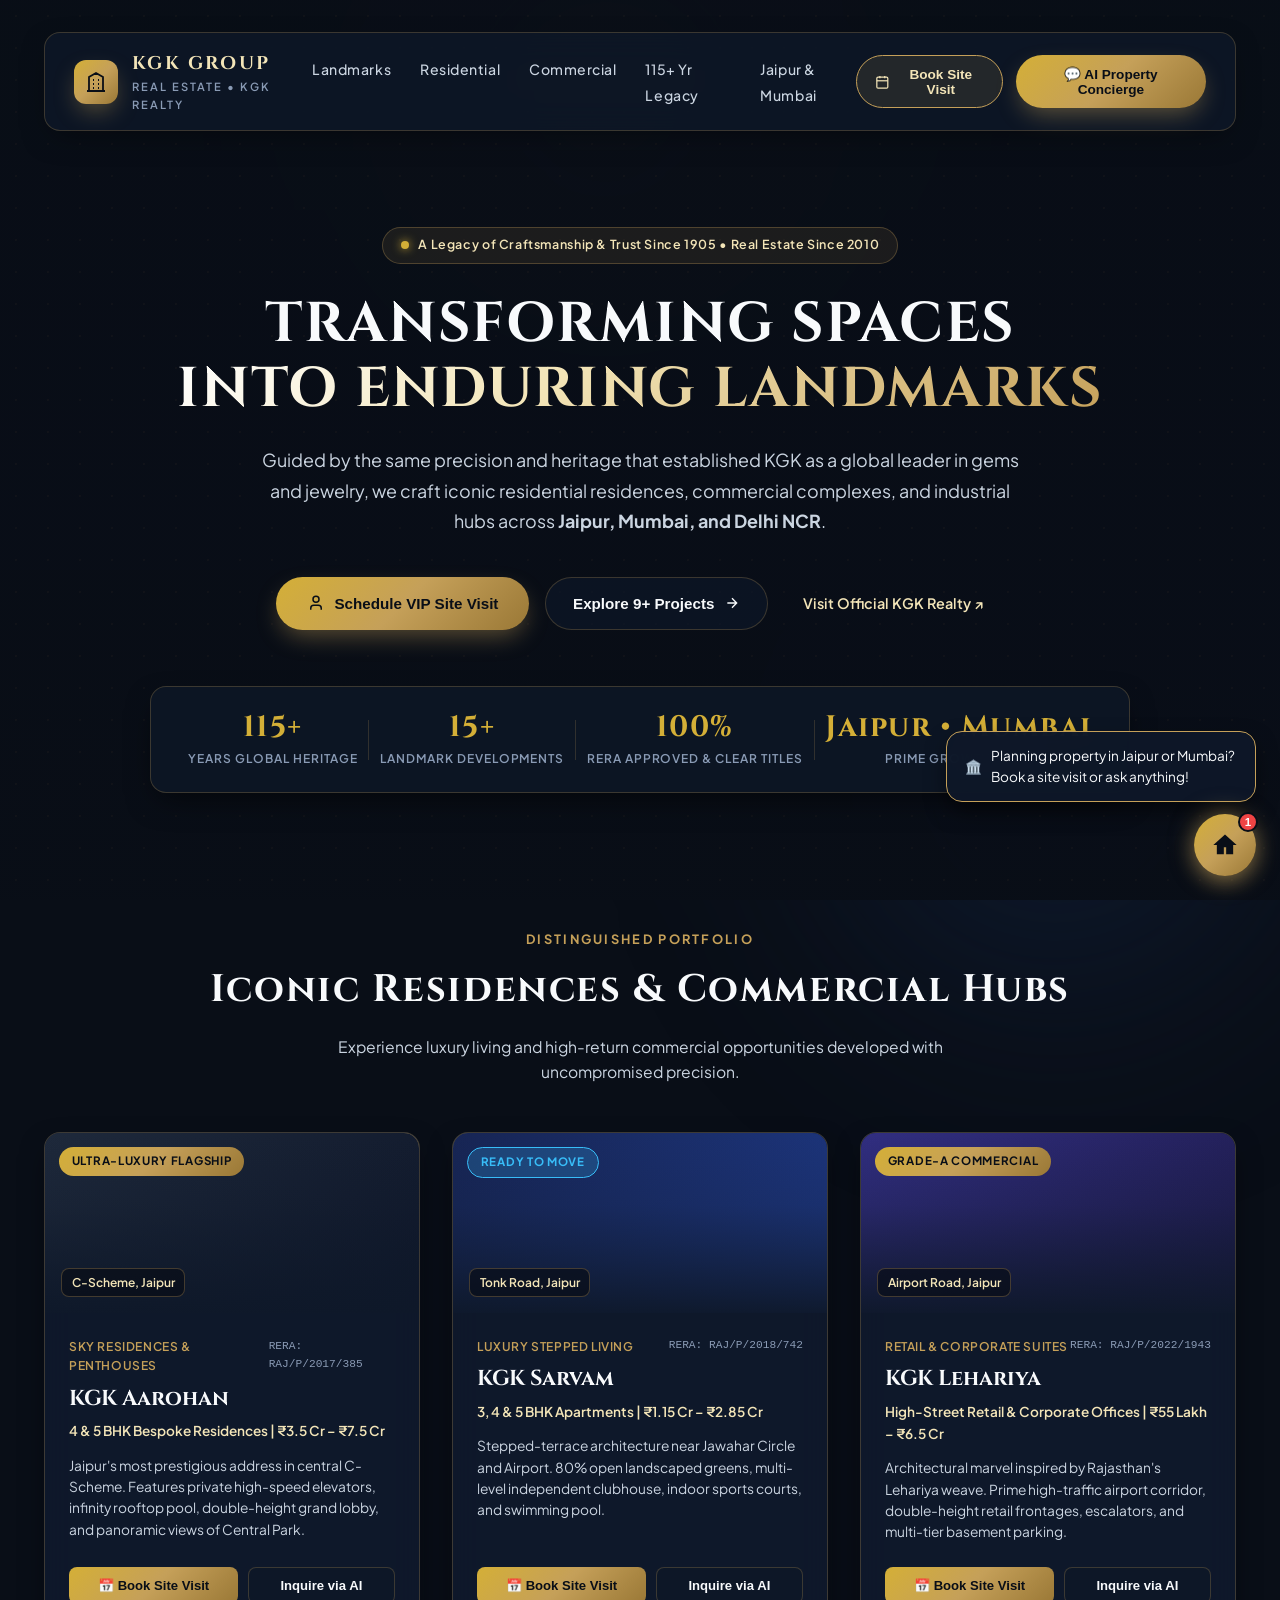
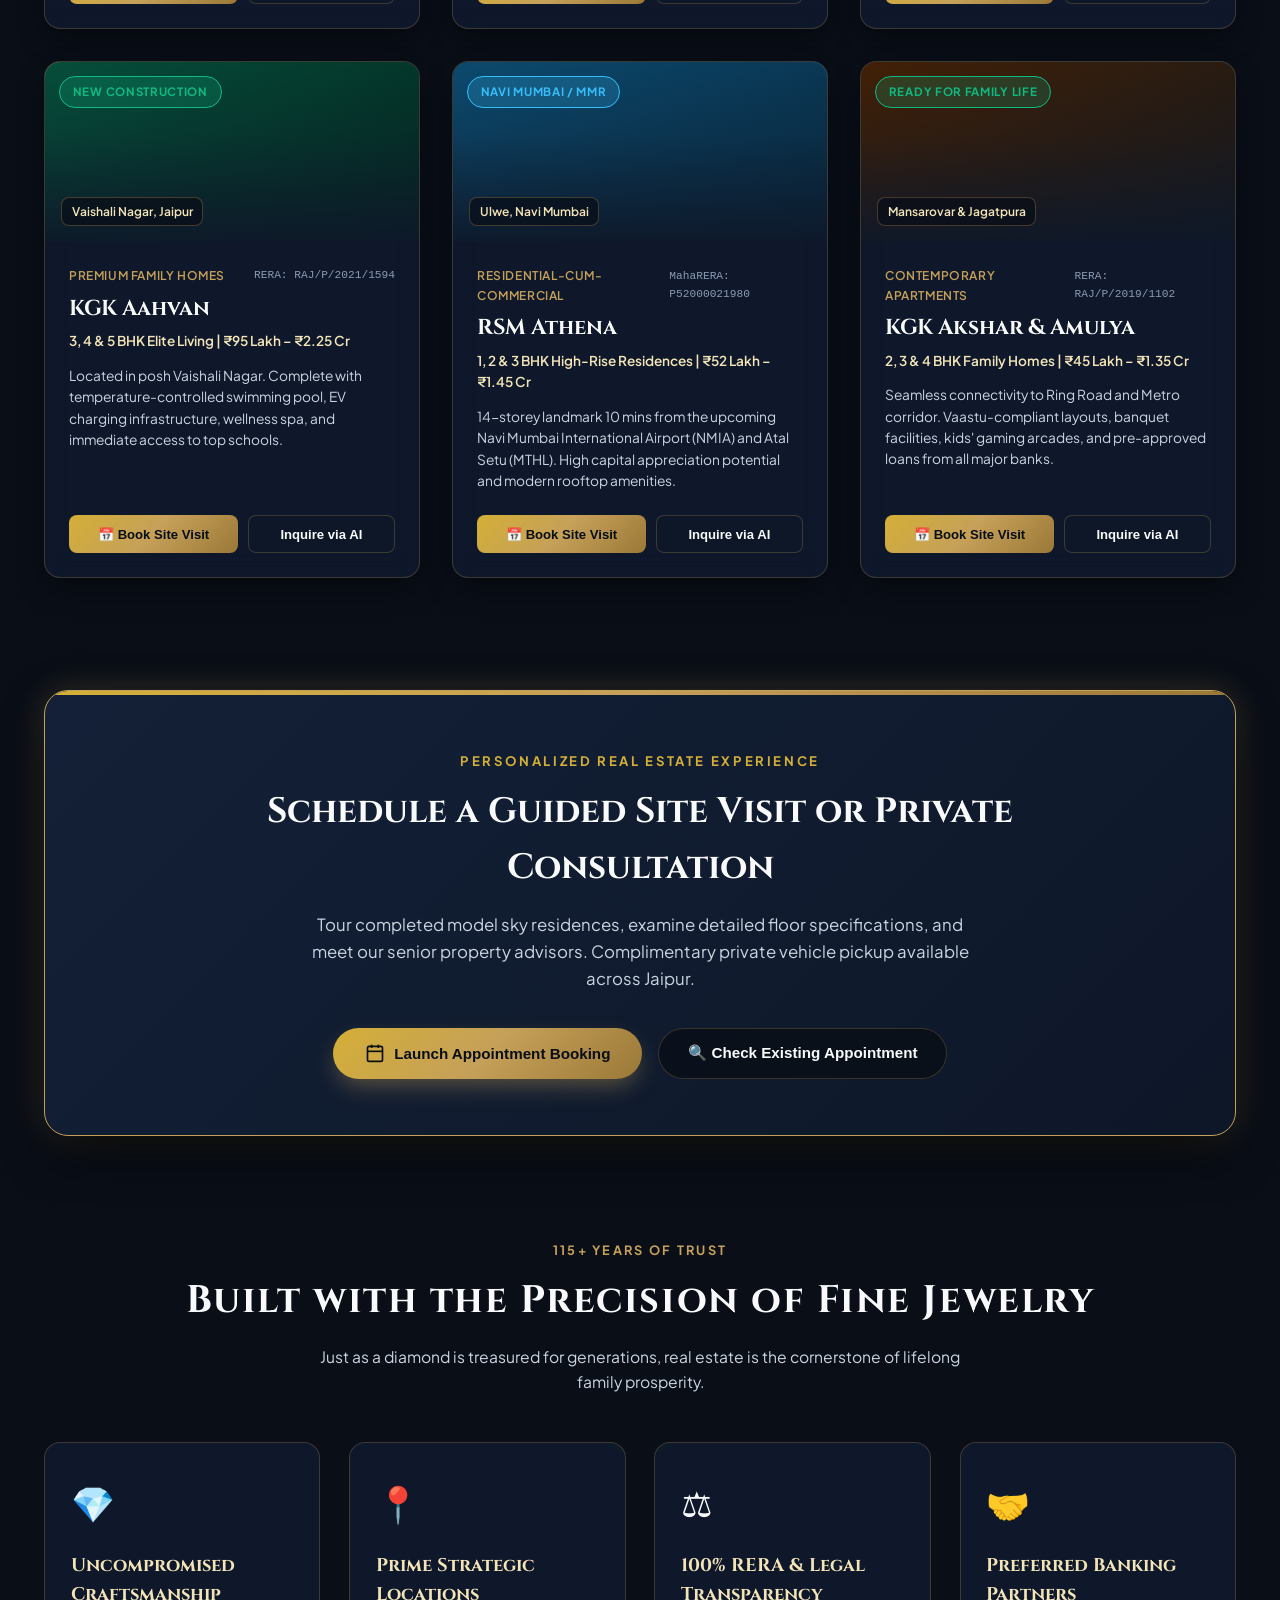
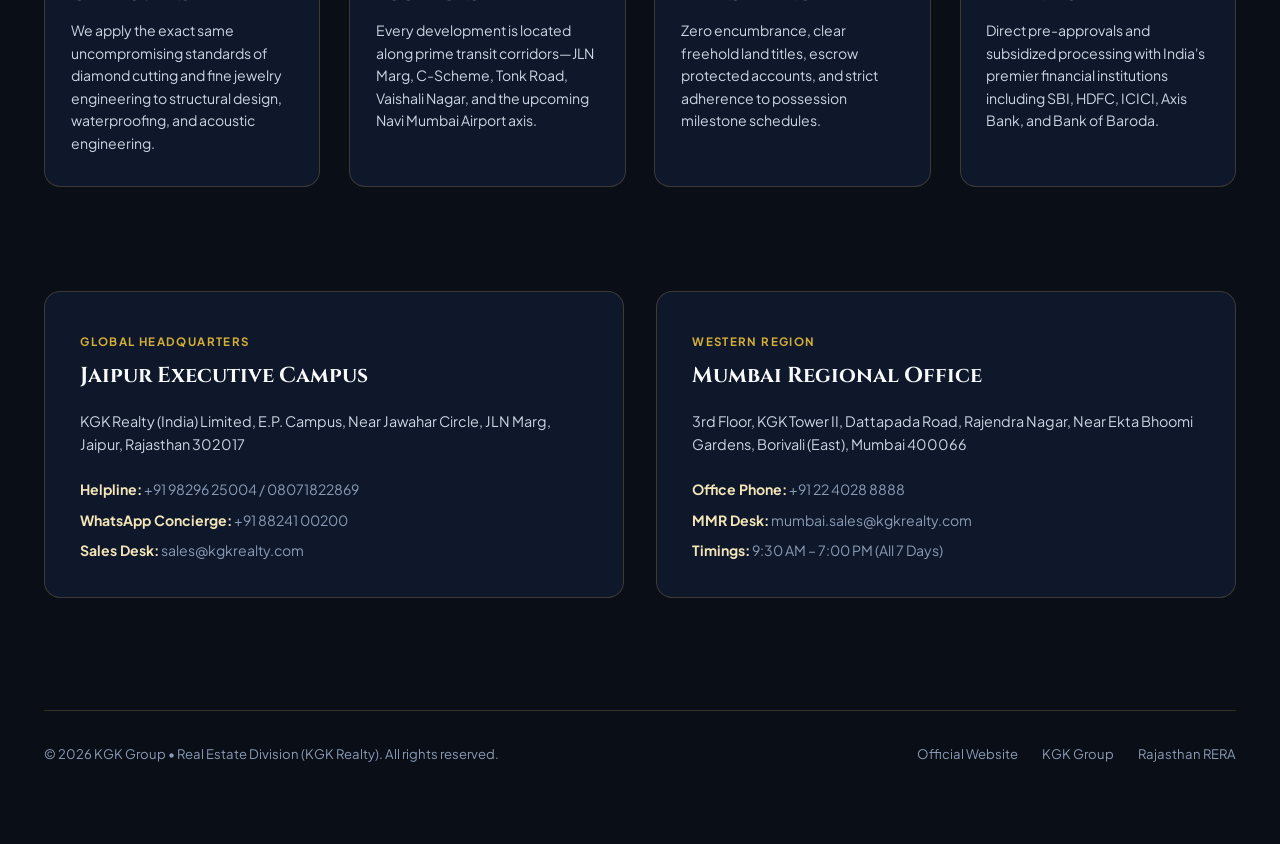
==== commit 267f148e: "Add SmartStart AI landing page and project updates" ====
--- a/index.html
+++ b/index.html
@@ -3,123 +3,443 @@
 <head>
     <meta charset="UTF-8">
     <meta name="viewport" content="width=device-width, initial-scale=1.0">
-    <meta name="description" content="Manam Chocolate - Indian Craft Chocolate™. Farmers, fermenters, chocolate makers, and chocolatiers crafting award-winning single-origin tablets, bonbons, and gifting from West Godavari cacao with our flagship Karkhana in Hyderabad.">
-    <title>Manam Chocolate - Indian Craft Chocolate™ | Concierge</title>
-    <!-- Google Fonts: Plus Jakarta Sans -->
+    <meta name="description" content="KGK Group Real Estate (KGK Realty) — Transforming Spaces into Landmarks across Jaipur, Mumbai, and Delhi NCR. Ultra-luxury residential apartments, grade-A commercial hubs, and RERA-approved developments.">
+    <title>KGK Group Real Estate | KGK Realty — Transforming Spaces Into Landmarks</title>
+    <!-- Google Fonts: Plus Jakarta Sans & Cinzel (Architectural Luxury) -->
     <link rel="preconnect" href="https://fonts.googleapis.com">
     <link rel="preconnect" href="https://fonts.gstatic.com" crossorigin>
-    <link href="https://fonts.googleapis.com/css2?family=Plus+Jakarta+Sans:wght@400;500;600;700;800&display=swap" rel="stylesheet">
+    <link href="https://fonts.googleapis.com/css2?family=Cinzel:wght@500;600;700;800&family=Plus+Jakarta+Sans:wght@300;400;500;600;700;800&display=swap" rel="stylesheet">
     <link rel="stylesheet" href="style.css">
 </head>
 <body>
 
-    <!-- Ambient Cacao Warmth Mesh Gradients -->
+    <!-- Ambient Luxury Gold & Midnight Blue Mesh Glows -->
     <div class="bg-glow-top" aria-hidden="true"></div>
     <div class="bg-glow-bottom" aria-hidden="true"></div>
+    <div class="bg-pattern-overlay" aria-hidden="true"></div>
 
     <!-- Website Host Showcase Wrapper -->
     <div class="site-wrapper">
         <header>
             <nav class="navbar" aria-label="Main Navigation">
-                <a href="https://manamchocolate.com/" target="_blank" rel="noopener noreferrer" class="brand" id="brandLogo">
-                    <div class="brand-icon">🍫</div>
-                    <span>Manam Chocolate</span>
+                <a href="https://www.kgkgroup.com/our-business/real-estate" target="_blank" rel="noopener noreferrer" class="brand" id="brandLogo">
+                    <div class="brand-crest">
+                        <svg viewBox="0 0 24 24" fill="none" stroke="currentColor" stroke-width="1.8">
+                            <path d="M3 21h18M5 21V7l7-4 7 4v14M9 10h1M14 10h1M9 14h1M14 14h1M9 18h1M14 18h1"/>
+                        </svg>
+                    </div>
+                    <div class="brand-text">
+                        <span class="brand-name">KGK GROUP</span>
+                        <span class="brand-sub">REAL ESTATE • KGK REALTY</span>
+                    </div>
                 </a>
                 <ul class="nav-links">
-                    <li><a href="#tablets">Tablets</a></li>
-                    <li><a href="#indulgence">Indulgence</a></li>
-                    <li><a href="#karkhana">Karkhana Café</a></li>
-                    <li><a href="#gifting">Gifting</a></li>
+                    <li><a href="#projects">Landmarks</a></li>
+                    <li><a href="#residential">Residential</a></li>
+                    <li><a href="#commercial">Commercial</a></li>
+                    <li><a href="#legacy">115+ Yr Legacy</a></li>
+                    <li><a href="#locations">Jaipur & Mumbai</a></li>
                 </ul>
-                <div>
+                <div class="nav-actions">
+                    <button class="btn-appointment" id="navBookVisitBtn">
+                        <svg width="16" height="16" viewBox="0 0 24 24" fill="none" stroke="currentColor" stroke-width="2">
+                            <rect x="3" y="4" width="18" height="18" rx="2" ry="2"></rect>
+                            <line x1="16" y1="2" x2="16" y2="6"></line>
+                            <line x1="8" y1="2" x2="8" y2="6"></line>
+                            <line x1="3" y1="10" x2="21" y2="10"></line>
+                        </svg>
+                        <span>Book Site Visit</span>
+                    </button>
                     <button class="btn-primary" id="triggerDemoChat">
-                        <span>💬 Chocolate Concierge</span>
+                        <span>💬 AI Property Concierge</span>
                     </button>
                 </div>
             </nav>
         </header>
 
         <main>
-            <!-- Hero Showcase -->
+            <!-- Hero Showcase Section -->
             <section class="hero-section" id="hero">
                 <div class="badge-tag">
-                    <span class="dot"></span>
-                    <span>100+ Partner Farmers • West Godavari, Andhra Pradesh</span>
+                    <span class="dot-gold"></span>
+                    <span>A Legacy of Craftsmanship & Trust Since 1905 • Real Estate Since 2010</span>
                 </div>
                 <h1 class="hero-title">
-                    Crafting a New Indian <br>
-                    <span class="hero-gradient-text">Craft Chocolate™ Experience</span>
+                    Transforming Spaces <br>
+                    <span class="hero-gradient-text">Into Enduring Landmarks</span>
                 </h1>
                 <p class="hero-subtitle">
-                    We are farmers, fermenters, chocolate makers, and chocolatiers. 
-                    Explore our international award-winning single-origin tablets, handcrafted bonbons, 
-                    and our flagship 10,000 sq.ft. Karkhana on Road No. 12, Banjara Hills, Hyderabad.
+                    Guided by the same precision and heritage that established KGK as a global leader in gems and jewelry, 
+                    we craft iconic residential residences, commercial complexes, and industrial hubs across 
+                    <strong>Jaipur, Mumbai, and Delhi NCR</strong>.
                 </p>
+
+                <!-- Hero Action Buttons -->
                 <div class="hero-actions">
-                    <button class="btn-primary" onclick="document.getElementById('botLauncherBtn').click()">
-                        <span>Talk to Chocolate Concierge</span>
+                    <button class="btn-gold-action" id="heroBookAptBtn">
                         <svg width="18" height="18" viewBox="0 0 24 24" fill="none" stroke="currentColor" stroke-width="2">
+                            <path d="M19 21v-2a4 4 0 0 0-4-4H9a4 4 0 0 0-4 4v2"></path>
+                            <circle cx="12" cy="7" r="4"></circle>
+                        </svg>
+                        <span>Schedule VIP Site Visit</span>
+                    </button>
+                    <button class="btn-outline-action" id="heroExploreProjectsBtn">
+                        <span>Explore 9+ Projects</span>
+                        <svg width="16" height="16" viewBox="0 0 24 24" fill="none" stroke="currentColor" stroke-width="2">
                             <path d="M5 12h14M12 5l7 7-7 7"/>
                         </svg>
                     </button>
-                    <a href="https://manamchocolate.com/" target="_blank" rel="noopener noreferrer" class="btn-secondary">Visit Official Store ↗</a>
+                    <a href="https://kgkrealty.com/" target="_blank" rel="noopener noreferrer" class="btn-link-action">
+                        Visit Official KGK Realty ↗
+                    </a>
+                </div>
+
+                <!-- Trust Metrics Bar -->
+                <div class="metrics-bar" aria-label="KGK Realty Key Statistics">
+                    <div class="metric-item">
+                        <span class="metric-val">115+</span>
+                        <span class="metric-lbl">Years Global Heritage</span>
+                    </div>
+                    <div class="metric-divider"></div>
+                    <div class="metric-item">
+                        <span class="metric-val">15+</span>
+                        <span class="metric-lbl">Landmark Developments</span>
+                    </div>
+                    <div class="metric-divider"></div>
+                    <div class="metric-item">
+                        <span class="metric-val">100%</span>
+                        <span class="metric-lbl">RERA Approved & Clear Titles</span>
+                    </div>
+                    <div class="metric-divider"></div>
+                    <div class="metric-item">
+                        <span class="metric-val">Jaipur • Mumbai</span>
+                        <span class="metric-lbl">Prime Growth Hubs</span>
+                    </div>
                 </div>
             </section>
 
-            <!-- Support Categories Grid -->
-            <section class="features-grid" id="features" aria-label="Craft Chocolate Highlights">
-                <article class="feature-card" id="tablets">
-                    <div class="card-icon">🍫</div>
-                    <h3>Award-Winning Tablets</h3>
-                    <p>Single-origin dark & milk tablets, single-farm harvests (GVS Prasad Farm), and Lab pairings with Pedda Rasalu Mango & Chakkarakeli Banana.</p>
-                </article>
-                <article class="feature-card" id="karkhana">
-                    <div class="card-icon">🏛️</div>
-                    <h3>The Karkhana Experience</h3>
-                    <p>10,000 sq.ft. flagship in Banjara Hills, Hyderabad featuring live factory conching, interactive chocolate labs, and an all-day specialty café.</p>
-                </article>
-                <article class="feature-card" id="gifting">
-                    <div class="card-icon">🎁</div>
-                    <h3>Luxury Bonbons & Hampers</h3>
-                    <p>Hand-painted edible bonbon jewels with layered ganaches, snacking barks, and bespoke wooden gift boxes for weddings and celebrations.</p>
-                </article>
-                <article class="feature-card">
-                    <div class="card-icon">❄️</div>
-                    <h3>Melt-Free Pan-India Delivery</h3>
-                    <p>All chocolates ship in insulated thermal packaging with food-grade gel ice packs, ensuring pristine condition right to your doorstep.</p>
-                </article>
+            <!-- Featured Properties Showcase -->
+            <section class="section-container" id="projects" aria-label="Landmark Projects">
+                <div class="section-header">
+                    <span class="section-kicker">Distinguished Portfolio</span>
+                    <h2 class="section-title">Iconic Residences & Commercial Hubs</h2>
+                    <p class="section-desc">Experience luxury living and high-return commercial opportunities developed with uncompromised precision.</p>
+                </div>
+
+                <div class="projects-grid">
+                    <!-- Card 1: KGK Aarohan -->
+                    <article class="project-card featured" id="cardAarohan">
+                        <div class="card-tag gold">Ultra-Luxury Flagship</div>
+                        <div class="card-visual visual-aarohan">
+                            <div class="visual-badge">C-Scheme, Jaipur</div>
+                        </div>
+                        <div class="card-content">
+                            <div class="project-type-row">
+                                <span class="project-type">Sky Residences & Penthouses</span>
+                                <span class="project-rera">RERA: RAJ/P/2017/385</span>
+                            </div>
+                            <h3>KGK Aarohan</h3>
+                            <p class="project-config">4 & 5 BHK Bespoke Residences | ₹3.5 Cr – ₹7.5 Cr</p>
+                            <p class="project-summary">
+                                Jaipur's most prestigious address in central C-Scheme. Features private high-speed elevators, 
+                                infinity rooftop pool, double-height grand lobby, and panoramic views of Central Park.
+                            </p>
+                            <div class="card-actions">
+                                <button class="btn-card-visit" data-project="KGK Aarohan (C-Scheme, Jaipur)">
+                                    📅 Book Site Visit
+                                </button>
+                                <button class="btn-card-ask" data-query="Tell me everything about KGK Aarohan in C-Scheme">
+                                    Inquire via AI
+                                </button>
+                            </div>
+                        </div>
+                    </article>
+
+                    <!-- Card 2: KGK Sarvam -->
+                    <article class="project-card" id="cardSarvam">
+                        <div class="card-tag blue">Ready to Move</div>
+                        <div class="card-visual visual-sarvam">
+                            <div class="visual-badge">Tonk Road, Jaipur</div>
+                        </div>
+                        <div class="card-content">
+                            <div class="project-type-row">
+                                <span class="project-type">Luxury Stepped Living</span>
+                                <span class="project-rera">RERA: RAJ/P/2018/742</span>
+                            </div>
+                            <h3>KGK Sarvam</h3>
+                            <p class="project-config">3, 4 & 5 BHK Apartments | ₹1.15 Cr – ₹2.85 Cr</p>
+                            <p class="project-summary">
+                                Stepped-terrace architecture near Jawahar Circle and Airport. 80% open landscaped greens, 
+                                multi-level independent clubhouse, indoor sports courts, and swimming pool.
+                            </p>
+                            <div class="card-actions">
+                                <button class="btn-card-visit" data-project="KGK Sarvam (Tonk Road, Jaipur)">
+                                    📅 Book Site Visit
+                                </button>
+                                <button class="btn-card-ask" data-query="Give me floor plans and price details for KGK Sarvam">
+                                    Inquire via AI
+                                </button>
+                            </div>
+                        </div>
+                    </article>
+
+                    <!-- Card 3: KGK Lehariya (Commercial) -->
+                    <article class="project-card" id="cardLehariya">
+                        <div class="card-tag gold">Grade-A Commercial</div>
+                        <div class="card-visual visual-lehariya">
+                            <div class="visual-badge">Airport Road, Jaipur</div>
+                        </div>
+                        <div class="card-content">
+                            <div class="project-type-row">
+                                <span class="project-type">Retail & Corporate Suites</span>
+                                <span class="project-rera">RERA: RAJ/P/2022/1943</span>
+                            </div>
+                            <h3>KGK Lehariya</h3>
+                            <p class="project-config">High-Street Retail & Corporate Offices | ₹55 Lakh – ₹6.5 Cr</p>
+                            <p class="project-summary">
+                                Architectural marvel inspired by Rajasthan's Lehariya weave. Prime high-traffic airport corridor, 
+                                double-height retail frontages, escalators, and multi-tier basement parking.
+                            </p>
+                            <div class="card-actions">
+                                <button class="btn-card-visit" data-project="KGK Lehariya (Airport Road Commercial)">
+                                    📅 Book Site Visit
+                                </button>
+                                <button class="btn-card-ask" data-query="What retail shops and office spaces are open in KGK Lehariya?">
+                                    Inquire via AI
+                                </button>
+                            </div>
+                        </div>
+                    </article>
+
+                    <!-- Card 4: KGK Aahvan -->
+                    <article class="project-card" id="cardAahvan">
+                        <div class="card-tag green">New Construction</div>
+                        <div class="card-visual visual-aahvan">
+                            <div class="visual-badge">Vaishali Nagar, Jaipur</div>
+                        </div>
+                        <div class="card-content">
+                            <div class="project-type-row">
+                                <span class="project-type">Premium Family Homes</span>
+                                <span class="project-rera">RERA: RAJ/P/2021/1594</span>
+                            </div>
+                            <h3>KGK Aahvan</h3>
+                            <p class="project-config">3, 4 & 5 BHK Elite Living | ₹95 Lakh – ₹2.25 Cr</p>
+                            <p class="project-summary">
+                                Located in posh Vaishali Nagar. Complete with temperature-controlled swimming pool, 
+                                EV charging infrastructure, wellness spa, and immediate access to top schools.
+                            </p>
+                            <div class="card-actions">
+                                <button class="btn-card-visit" data-project="KGK Aahvan (Vaishali Nagar, Jaipur)">
+                                    📅 Book Site Visit
+                                </button>
+                                <button class="btn-card-ask" data-query="Tell me about pricing and possession of KGK Aahvan Vaishali Nagar">
+                                    Inquire via AI
+                                </button>
+                            </div>
+                        </div>
+                    </article>
+
+                    <!-- Card 5: RSM Athena (Mumbai MMR) -->
+                    <article class="project-card" id="cardAthena">
+                        <div class="card-tag blue">Navi Mumbai / MMR</div>
+                        <div class="card-visual visual-athena">
+                            <div class="visual-badge">Ulwe, Navi Mumbai</div>
+                        </div>
+                        <div class="card-content">
+                            <div class="project-type-row">
+                                <span class="project-type">Residential-cum-Commercial</span>
+                                <span class="project-rera">MahaRERA: P52000021980</span>
+                            </div>
+                            <h3>RSM Athena</h3>
+                            <p class="project-config">1, 2 & 3 BHK High-Rise Residences | ₹52 Lakh – ₹1.45 Cr</p>
+                            <p class="project-summary">
+                                14-storey landmark 10 mins from the upcoming Navi Mumbai International Airport (NMIA) 
+                                and Atal Setu (MTHL). High capital appreciation potential and modern rooftop amenities.
+                            </p>
+                            <div class="card-actions">
+                                <button class="btn-card-visit" data-project="RSM Athena (Ulwe, Navi Mumbai)">
+                                    📅 Book Site Visit
+                                </button>
+                                <button class="btn-card-ask" data-query="How close is RSM Athena to Navi Mumbai Airport and Atal Setu?">
+                                    Inquire via AI
+                                </button>
+                            </div>
+                        </div>
+                    </article>
+
+                    <!-- Card 6: KGK Akshar & Amulya -->
+                    <article class="project-card" id="cardAkshar">
+                        <div class="card-tag green">Ready for Family Life</div>
+                        <div class="card-visual visual-akshar">
+                            <div class="visual-badge">Mansarovar & Jagatpura</div>
+                        </div>
+                        <div class="card-content">
+                            <div class="project-type-row">
+                                <span class="project-type">Contemporary Apartments</span>
+                                <span class="project-rera">RERA: RAJ/P/2019/1102</span>
+                            </div>
+                            <h3>KGK Akshar & Amulya</h3>
+                            <p class="project-config">2, 3 & 4 BHK Family Homes | ₹45 Lakh – ₹1.35 Cr</p>
+                            <p class="project-summary">
+                                Seamless connectivity to Ring Road and Metro corridor. Vaastu-compliant layouts, 
+                                banquet facilities, kids' gaming arcades, and pre-approved loans from all major banks.
+                            </p>
+                            <div class="card-actions">
+                                <button class="btn-card-visit" data-project="KGK Akshar (Mansarovar Ext, Jaipur)">
+                                    📅 Book Site Visit
+                                </button>
+                                <button class="btn-card-ask" data-query="Tell me about 2 and 3 BHK options in KGK Amulya and Akshar">
+                                    Inquire via AI
+                                </button>
+                            </div>
+                        </div>
+                    </article>
+                </div>
+            </section>
+
+            <!-- VIP Appointment & Site Visit Booking Banner -->
+            <section class="appointment-callout" id="visitSection">
+                <div class="callout-content">
+                    <span class="callout-kicker">PERSONALIZED REAL ESTATE EXPERIENCE</span>
+                    <h2>Schedule a Guided Site Visit or Private Consultation</h2>
+                    <p>
+                        Tour completed model sky residences, examine detailed floor specifications, and meet our senior property advisors. 
+                        Complimentary private vehicle pickup available across Jaipur.
+                    </p>
+                    <div class="callout-actions">
+                        <button class="btn-callout-primary" id="openAppointmentWizardBtn">
+                            <svg width="20" height="20" viewBox="0 0 24 24" fill="none" stroke="currentColor" stroke-width="2">
+                                <rect x="3" y="4" width="18" height="18" rx="2" ry="2"></rect>
+                                <line x1="16" y1="2" x2="16" y2="6"></line>
+                                <line x1="8" y1="2" x2="8" y2="6"></line>
+                                <line x1="3" y1="10" x2="21" y2="10"></line>
+                            </svg>
+                            <span>Launch Appointment Booking</span>
+                        </button>
+                        <button class="btn-callout-lookup" id="lookupAppointmentBtn">
+                            <span>🔍 Check Existing Appointment</span>
+                        </button>
+                    </div>
+                </div>
+            </section>
+
+            <!-- Company Heritage & Values Section -->
+            <section class="section-container" id="legacy" aria-label="KGK Group Heritage">
+                <div class="section-header">
+                    <span class="section-kicker">115+ Years of Trust</span>
+                    <h2 class="section-title">Built with the Precision of Fine Jewelry</h2>
+                    <p class="section-desc">Just as a diamond is treasured for generations, real estate is the cornerstone of lifelong family prosperity.</p>
+                </div>
+
+                <div class="pillars-grid">
+                    <div class="pillar-card">
+                        <div class="pillar-icon">💎</div>
+                        <h3>Uncompromised Craftsmanship</h3>
+                        <p>We apply the exact same uncompromising standards of diamond cutting and fine jewelry engineering to structural design, waterproofing, and acoustic engineering.</p>
+                    </div>
+                    <div class="pillar-card">
+                        <div class="pillar-icon">📍</div>
+                        <h3>Prime Strategic Locations</h3>
+                        <p>Every development is located along prime transit corridors—JLN Marg, C-Scheme, Tonk Road, Vaishali Nagar, and the upcoming Navi Mumbai Airport axis.</p>
+                    </div>
+                    <div class="pillar-card">
+                        <div class="pillar-icon">⚖️</div>
+                        <h3>100% RERA & Legal Transparency</h3>
+                        <p>Zero encumbrance, clear freehold land titles, escrow protected accounts, and strict adherence to possession milestone schedules.</p>
+                    </div>
+                    <div class="pillar-card">
+                        <div class="pillar-icon">🤝</div>
+                        <h3>Preferred Banking Partners</h3>
+                        <p>Direct pre-approvals and subsidized processing with India's premier financial institutions including SBI, HDFC, ICICI, Axis Bank, and Bank of Baroda.</p>
+                    </div>
+                </div>
+            </section>
+
+            <!-- Corporate Contact & Regional Desks -->
+            <section class="section-container contact-section" id="locations" aria-label="KGK Realty Locations">
+                <div class="contact-grid">
+                    <div class="contact-card">
+                        <div class="contact-header">
+                            <span class="location-badge">Global Headquarters</span>
+                            <h3>Jaipur Executive Campus</h3>
+                        </div>
+                        <p class="contact-address">
+                            KGK Realty (India) Limited, E.P. Campus, Near Jawahar Circle, JLN Marg, Jaipur, Rajasthan 302017
+                        </p>
+                        <ul class="contact-details">
+                            <li><strong>Helpline:</strong> +91 98296 25004 / 08071822869</li>
+                            <li><strong>WhatsApp Concierge:</strong> +91 88241 00200</li>
+                            <li><strong>Sales Desk:</strong> sales@kgkrealty.com</li>
+                        </ul>
+                    </div>
+
+                    <div class="contact-card">
+                        <div class="contact-header">
+                            <span class="location-badge">Western Region</span>
+                            <h3>Mumbai Regional Office</h3>
+                        </div>
+                        <p class="contact-address">
+                            3rd Floor, KGK Tower II, Dattapada Road, Rajendra Nagar, Near Ekta Bhoomi Gardens, Borivali (East), Mumbai 400066
+                        </p>
+                        <ul class="contact-details">
+                            <li><strong>Office Phone:</strong> +91 22 4028 8888</li>
+                            <li><strong>MMR Desk:</strong> mumbai.sales@kgkrealty.com</li>
+                            <li><strong>Timings:</strong> 9:30 AM – 7:00 PM (All 7 Days)</li>
+                        </ul>
+                    </div>
+                </div>
             </section>
         </main>
+
+        <footer class="site-footer">
+            <div class="footer-bottom">
+                <p>© 2026 KGK Group • Real Estate Division (KGK Realty). All rights reserved.</p>
+                <div class="footer-links">
+                    <a href="https://kgkrealty.com/" target="_blank">Official Website</a>
+                    <a href="https://www.kgkgroup.com/our-business/real-estate" target="_blank">KGK Group</a>
+                    <a href="https://rera.rajasthan.gov.in/" target="_blank">Rajasthan RERA</a>
+                </div>
+            </div>
+        </footer>
     </div>
 
-    <!-- ==============================================
-         BOTTOM-RIGHT CUSTOMER SUPPORT CHATBOT WIDGET
-         ============================================== -->
-    <aside class="bot-widget-container" id="botWidgetContainer" aria-label="Manam Chocolate Concierge Chat">
+    <!-- ==============================================================
+         BOTTOM-RIGHT LUXURY REAL ESTATE AI CHATBOT WIDGET
+         ============================================================== -->
+    <aside class="bot-widget-container" id="botWidgetContainer" aria-label="KGK Real Estate AI Concierge Chat">
         
         <!-- Welcome Floating Tooltip -->
         <div class="bot-tooltip-bubble" id="botTooltipBubble" role="status">
-            <span class="hand-wave">🍫</span>
-            <span>Craving craft chocolate? Ask our Concierge!</span>
+            <span class="hand-wave">🏛️</span>
+            <span>Planning property in Jaipur or Mumbai? Book a site visit or ask anything!</span>
         </div>
 
         <!-- Chat Window Panel (Bottom-Right) -->
-        <section class="bot-chat-window" id="botChatWindow" role="region" aria-label="Manam Chat Conversation">
+        <section class="bot-chat-window" id="botChatWindow" role="region" aria-label="KGK Real Estate AI Conversation">
             
             <!-- Window Header -->
             <div class="chat-header">
                 <div class="header-agent-info">
                     <div class="agent-avatar-wrapper">
-                        <div class="agent-avatar">🍫</div>
-                        <span class="agent-status-indicator" title="Concierge Active"></span>
+                        <div class="agent-avatar">🏛️</div>
+                        <span class="agent-status-indicator" title="Relationship Desk Active"></span>
                     </div>
                     <div class="agent-details">
-                        <h4>Manam Concierge <span class="verified-badge" title="Official Brand Concierge">✓</span></h4>
-                        <p>● Live from Hyderabad Karkhana</p>
+                        <h4>KGK Real Estate Concierge <span class="verified-badge" title="Official KGK Group Representative">✓</span></h4>
+                        <p id="agentStatusText">● Live Relationship Desk • 24/7</p>
                     </div>
                 </div>
                 
                 <div class="header-action-buttons">
+                    <!-- Quick Appointment Button -->
+                    <button class="icon-btn" id="chatAppointmentWizardTrigger" title="Book Site Visit" aria-label="Open Site Visit Booking Form">
+                        <svg viewBox="0 0 24 24">
+                            <rect x="3" y="4" width="18" height="18" rx="2" ry="2"></rect>
+                            <line x1="16" y1="2" x2="16" y2="6"></line>
+                            <line x1="8" y1="2" x2="8" y2="6"></line>
+                            <line x1="3" y1="10" x2="21" y2="10"></line>
+                        </svg>
+                    </button>
                     <!-- Sound toggle -->
                     <button class="icon-btn" id="soundToggleBtn" title="Toggle audio chime" aria-label="Toggle chime sounds">
                         <svg viewBox="0 0 24 24">
@@ -143,7 +463,7 @@
 
             <!-- Messages Stream Area -->
             <div class="chat-messages-container" id="chatMessagesContainer" role="log" aria-live="polite">
-                <!-- Messages & suggestions populated dynamically by script.js -->
+                <!-- Messages, interactive booking forms & cards rendered by script.js -->
             </div>
 
             <!-- Chat Input Footer -->
@@ -152,9 +472,9 @@
                     <textarea 
                         class="chat-input-field" 
                         id="chatInputField" 
-                        placeholder="Ask about tablets, Karkhana, orders..." 
+                        placeholder="Ask about projects, pricing, RERA, or type 'book visit'..." 
                         rows="1"
-                        aria-label="Your question"></textarea>
+                        aria-label="Your inquiry"></textarea>
                     <button type="submit" class="chat-send-btn" id="chatSendBtn" aria-label="Send message">
                         <svg viewBox="0 0 24 24">
                             <path d="M2.01 21L23 12 2.01 3 2 10l15 2-15 2z"/>
@@ -162,16 +482,16 @@
                     </button>
                 </form>
                 <div class="chat-branding-note">
-                    Crafted by <strong>Manam Chocolate</strong> • West Godavari to Hyderabad
+                    Official Concierge • <strong>KGK Group Real Estate</strong> (Jaipur • Mumbai)
                 </div>
             </div>
         </section>
 
         <!-- Floating Right-Corner Launcher Button -->
-        <button class="bot-launcher-btn" id="botLauncherBtn" aria-label="Open Manam Chocolate Concierge">
+        <button class="bot-launcher-btn" id="botLauncherBtn" aria-label="Open KGK Real Estate Concierge">
             <span class="bot-launcher-icon" aria-hidden="true">
                 <svg viewBox="0 0 24 24">
-                    <path d="M20 2H4c-1.1 0-2 .9-2 2v18l4-4h14c1.1 0 2-.9 2-2V4c0-1.1-.9-2-2-2zm-2 12H6v-2h12v2zm0-3H6V9h12v2zm0-3H6V6h12v2z"/>
+                    <path d="M12 3L2 12h3v8h6v-6h2v6h6v-8h3L12 3z"/>
                 </svg>
             </span>
             <span class="bot-close-icon" aria-hidden="true">
--- a/style.css
+++ b/style.css
@@ -1,23 +1,44 @@
 :root {
-    --primary: #d97706;
-    --primary-gradient: linear-gradient(135deg, #d97706 0%, #b45309 45%, #78350f 100%);
-    --primary-hover: #b45309;
-    --bg-dark: #0a0604;
-    --card-bg: rgba(22, 14, 10, 0.96);
-    --card-border: rgba(245, 158, 11, 0.2);
-    --bot-bubble: rgba(36, 21, 15, 0.95);
-    --user-bubble: linear-gradient(135deg, #b45309 0%, #78350f 100%);
-    --text-main: #fdfbf7;
-    --text-muted: #d6c7b9;
-    --text-subtle: #9c8a79;
+    /* Imperial Navy & Champagne Gold Luxury Real Estate Palette */
+    --primary-navy: #090e17;
+    --navy-surface: #0e1829;
+    --navy-elevated: #142239;
+    --card-bg: rgba(16, 27, 46, 0.85);
+    --card-border: rgba(197, 160, 89, 0.25);
+    --card-border-hover: rgba(212, 175, 55, 0.6);
+
+    --gold-primary: #c5a059;
+    --gold-bright: #d4af37;
+    --gold-light: #f3e5b8;
+    --gold-gradient: linear-gradient(135deg, #d4af37 0%, #c5a059 50%, #9a7836 100%);
+    --gold-gradient-hover: linear-gradient(135deg, #e5c065 0%, #d4af37 50%, #ad883d 100%);
+    --gold-glow: rgba(197, 160, 89, 0.35);
+
+    --bot-bubble: rgba(20, 34, 57, 0.95);
+    --bot-bubble-border: rgba(197, 160, 89, 0.2);
+    --user-bubble: linear-gradient(135deg, #c5a059 0%, #9a7836 100%);
+    --user-text: #090e17;
+
+    --text-main: #f8fafc;
+    --text-muted: #cbd5e1;
+    --text-subtle: #8a9bb5;
+    
     --online-green: #10b981;
-    --accent-glow: rgba(217, 119, 6, 0.35);
-    --font-family: 'Plus Jakarta Sans', system-ui, -apple-system, sans-serif;
-    --radius-lg: 20px;
-    --radius-md: 14px;
+    --accent-blue: #38bdf8;
+    --danger-red: #ef4444;
+
+    --font-heading: 'Cinzel', serif, Georgia;
+    --font-body: 'Plus Jakarta Sans', system-ui, -apple-system, sans-serif;
+
+    --radius-xl: 24px;
+    --radius-lg: 16px;
+    --radius-md: 12px;
     --radius-sm: 8px;
-    --shadow-window: 0 20px 45px -10px rgba(0, 0, 0, 0.8), 0 0 35px rgba(217, 119, 6, 0.22);
-    --shadow-button: 0 10px 25px -5px rgba(217, 119, 6, 0.55);
+
+    --shadow-window: 0 25px 60px -15px rgba(0, 0, 0, 0.85), 0 0 35px rgba(197, 160, 89, 0.2);
+    --shadow-card: 0 12px 30px -8px rgba(0, 0, 0, 0.6);
+    --shadow-gold: 0 10px 25px -5px rgba(197, 160, 89, 0.45);
+
     --transition: all 0.28s cubic-bezier(0.16, 1, 0.3, 1);
 }
 
@@ -28,49 +49,61 @@
 }
 
 body {
-    font-family: var(--font-family);
-    background-color: var(--bg-dark);
+    font-family: var(--font-body);
+    background-color: var(--primary-navy);
     color: var(--text-main);
     line-height: 1.6;
     min-height: 100vh;
     overflow-x: hidden;
     position: relative;
-}
-
-/* Background Subtle Mesh / Glow */
+    -webkit-font-smoothing: antialiased;
+}
+
+/* Ambient Background Glows */
 .bg-glow-top {
     position: fixed;
-    top: -200px;
+    top: -250px;
     left: 20%;
-    width: 600px;
-    height: 600px;
-    background: radial-gradient(circle, rgba(217, 119, 6, 0.16) 0%, transparent 70%);
-    filter: blur(60px);
+    width: 700px;
+    height: 700px;
+    background: radial-gradient(circle, rgba(197, 160, 89, 0.14) 0%, transparent 65%);
+    filter: blur(80px);
     pointer-events: none;
     z-index: 0;
 }
 
 .bg-glow-bottom {
     position: fixed;
-    bottom: -150px;
+    bottom: -200px;
     right: -100px;
-    width: 500px;
-    height: 500px;
-    background: radial-gradient(circle, rgba(146, 64, 14, 0.2) 0%, transparent 70%);
-    filter: blur(70px);
+    width: 650px;
+    height: 650px;
+    background: radial-gradient(circle, rgba(20, 38, 70, 0.6) 0%, transparent 70%);
+    filter: blur(90px);
     pointer-events: none;
     z-index: 0;
 }
 
+.bg-pattern-overlay {
+    position: fixed;
+    inset: 0;
+    background-image: 
+        radial-gradient(rgba(197, 160, 89, 0.04) 1px, transparent 1px),
+        linear-gradient(to bottom, rgba(9, 14, 23, 0.92), rgba(9, 14, 23, 0.98));
+    background-size: 32px 32px, 100% 100%;
+    pointer-events: none;
+    z-index: 0;
+}
+
 /* =========================================
-   HOST WEBSITE HERO & SHOWCASE SECTION
+   WEBSITE WRAPPER & NAVIGATION
    ========================================= */
 .site-wrapper {
     position: relative;
     z-index: 1;
-    max-width: 1200px;
+    max-width: 1240px;
     margin: 0 auto;
-    padding: 2.5rem 1.5rem 6rem;
+    padding: 2rem 1.5rem 5rem;
 }
 
 .navbar {
@@ -78,270 +111,867 @@
     justify-content: space-between;
     align-items: center;
     padding: 1rem 1.8rem;
-    background: rgba(15, 23, 42, 0.65);
-    backdrop-filter: blur(14px);
-    -webkit-backdrop-filter: blur(14px);
+    background: rgba(14, 24, 41, 0.8);
+    backdrop-filter: blur(16px);
+    -webkit-backdrop-filter: blur(16px);
     border: 1px solid var(--card-border);
     border-radius: var(--radius-lg);
     margin-bottom: 3.5rem;
+    box-shadow: 0 10px 30px -10px rgba(0, 0, 0, 0.5);
 }
 
 .brand {
     display: flex;
     align-items: center;
-    gap: 0.75rem;
-    font-size: 1.25rem;
-    font-weight: 700;
-    letter-spacing: -0.02em;
-    color: var(--text-main);
+    gap: 0.9rem;
     text-decoration: none;
 }
 
-.brand-icon {
-    width: 36px;
-    height: 36px;
-    border-radius: 10px;
-    background: var(--primary-gradient);
+.brand-crest {
+    width: 44px;
+    height: 44px;
+    background: var(--gold-gradient);
+    border-radius: var(--radius-md);
     display: flex;
     align-items: center;
     justify-content: center;
-    color: white;
-    font-size: 1.1rem;
-    box-shadow: 0 4px 12px rgba(99, 102, 241, 0.35);
+    color: var(--primary-navy);
+    box-shadow: var(--shadow-gold);
+    flex-shrink: 0;
+}
+
+.brand-crest svg {
+    width: 24px;
+    height: 24px;
+    stroke: #090e17;
+}
+
+.brand-text {
+    display: flex;
+    flex-direction: column;
+}
+
+.brand-name {
+    font-family: var(--font-heading);
+    font-size: 1.15rem;
+    font-weight: 700;
+    letter-spacing: 0.12em;
+    color: var(--gold-light);
+}
+
+.brand-sub {
+    font-size: 0.7rem;
+    font-weight: 600;
+    letter-spacing: 0.18em;
+    color: var(--text-subtle);
 }
 
 .nav-links {
     display: flex;
-    gap: 1.5rem;
     list-style: none;
+    gap: 1.8rem;
 }
 
 .nav-links a {
     color: var(--text-muted);
     text-decoration: none;
-    font-size: 0.95rem;
+    font-size: 0.88rem;
     font-weight: 500;
-    transition: var(--transition);
+    letter-spacing: 0.04em;
+    transition: var(--transition);
+    position: relative;
 }
 
 .nav-links a:hover {
-    color: var(--text-main);
-}
-
+    color: var(--gold-bright);
+}
+
+.nav-links a::after {
+    content: '';
+    position: absolute;
+    bottom: -4px;
+    left: 0;
+    width: 0;
+    height: 2px;
+    background: var(--gold-primary);
+    transition: var(--transition);
+}
+
+.nav-links a:hover::after {
+    width: 100%;
+}
+
+.nav-actions {
+    display: flex;
+    align-items: center;
+    gap: 0.8rem;
+}
+
+.btn-appointment {
+    display: flex;
+    align-items: center;
+    gap: 0.5rem;
+    background: rgba(197, 160, 89, 0.12);
+    border: 1px solid var(--gold-primary);
+    color: var(--gold-light);
+    padding: 0.65rem 1.1rem;
+    border-radius: 30px;
+    font-size: 0.85rem;
+    font-weight: 600;
+    cursor: pointer;
+    transition: var(--transition);
+}
+
+.btn-appointment:hover {
+    background: var(--gold-primary);
+    color: var(--primary-navy);
+    transform: translateY(-2px);
+    box-shadow: var(--shadow-gold);
+}
+
+.btn-primary {
+    background: var(--gold-gradient);
+    color: var(--primary-navy);
+    border: none;
+    padding: 0.68rem 1.25rem;
+    border-radius: 30px;
+    font-size: 0.85rem;
+    font-weight: 700;
+    cursor: pointer;
+    transition: var(--transition);
+    box-shadow: var(--shadow-gold);
+}
+
+.btn-primary:hover {
+    background: var(--gold-gradient-hover);
+    transform: translateY(-2px);
+}
+
+/* =========================================
+   HERO SECTION
+   ========================================= */
 .hero-section {
     text-align: center;
-    max-width: 780px;
-    margin: 0 auto 4rem;
+    padding: 2.5rem 1rem 4rem;
+    display: flex;
+    flex-direction: column;
+    align-items: center;
 }
 
 .badge-tag {
     display: inline-flex;
     align-items: center;
-    gap: 0.5rem;
-    padding: 0.4rem 1rem;
-    background: rgba(99, 102, 241, 0.12);
-    border: 1px solid rgba(99, 102, 241, 0.25);
-    border-radius: 999px;
-    font-size: 0.82rem;
+    gap: 0.6rem;
+    padding: 0.45rem 1.1rem;
+    background: rgba(197, 160, 89, 0.1);
+    border: 1px solid rgba(197, 160, 89, 0.3);
+    border-radius: 30px;
+    font-size: 0.78rem;
     font-weight: 600;
-    color: #a5b4fc;
-    margin-bottom: 1.5rem;
-}
-
-.badge-tag span.dot {
+    color: var(--gold-light);
+    letter-spacing: 0.05em;
+    margin-bottom: 1.8rem;
+}
+
+.dot-gold {
     width: 8px;
     height: 8px;
-    background-color: var(--online-green);
+    background-color: var(--gold-bright);
     border-radius: 50%;
-    box-shadow: 0 0 10px var(--online-green);
-    animation: pulseGlow 2s infinite;
+    box-shadow: 0 0 10px var(--gold-bright);
 }
 
 .hero-title {
-    font-size: clamp(2.3rem, 5vw, 3.8rem);
-    font-weight: 800;
+    font-family: var(--font-heading);
+    font-size: 3.5rem;
+    font-weight: 700;
     line-height: 1.15;
-    letter-spacing: -0.03em;
-    margin-bottom: 1.25rem;
+    letter-spacing: 0.03em;
+    margin-bottom: 1.5rem;
+    text-transform: uppercase;
 }
 
 .hero-gradient-text {
-    background: var(--primary-gradient);
+    background: linear-gradient(135deg, #ffffff 0%, #f3e5b8 40%, #c5a059 100%);
     -webkit-background-clip: text;
     -webkit-text-fill-color: transparent;
 }
 
 .hero-subtitle {
-    font-size: 1.1rem;
+    max-width: 760px;
+    font-size: 1.12rem;
     color: var(--text-muted);
-    margin-bottom: 2rem;
-    line-height: 1.6;
+    font-weight: 400;
+    line-height: 1.7;
+    margin-bottom: 2.5rem;
 }
 
 .hero-actions {
     display: flex;
+    flex-wrap: wrap;
     justify-content: center;
     gap: 1rem;
-    flex-wrap: wrap;
     margin-bottom: 3.5rem;
 }
 
-.btn-primary {
+.btn-gold-action {
     display: inline-flex;
     align-items: center;
     gap: 0.6rem;
-    background: var(--primary-gradient);
-    color: #ffffff;
+    background: var(--gold-gradient);
+    color: var(--primary-navy);
     border: none;
-    padding: 0.85rem 1.8rem;
-    border-radius: var(--radius-md);
+    padding: 0.95rem 1.9rem;
+    border-radius: 35px;
+    font-size: 0.95rem;
+    font-weight: 700;
+    cursor: pointer;
+    transition: var(--transition);
+    box-shadow: var(--shadow-gold);
+}
+
+.btn-gold-action:hover {
+    background: var(--gold-gradient-hover);
+    transform: translateY(-3px);
+    box-shadow: 0 15px 30px -5px rgba(197, 160, 89, 0.6);
+}
+
+.btn-outline-action {
+    display: inline-flex;
+    align-items: center;
+    gap: 0.6rem;
+    background: rgba(14, 24, 41, 0.7);
+    color: var(--text-main);
+    border: 1px solid var(--card-border);
+    padding: 0.95rem 1.7rem;
+    border-radius: 35px;
     font-size: 0.95rem;
     font-weight: 600;
     cursor: pointer;
-    box-shadow: var(--shadow-button);
-    transition: var(--transition);
-}
-
-.btn-primary:hover {
+    transition: var(--transition);
+}
+
+.btn-outline-action:hover {
+    border-color: var(--gold-primary);
+    color: var(--gold-light);
+    transform: translateY(-3px);
+    background: rgba(20, 34, 57, 0.9);
+}
+
+.btn-link-action {
+    display: inline-flex;
+    align-items: center;
+    color: var(--gold-light);
+    text-decoration: none;
+    padding: 0.95rem 1.2rem;
+    font-size: 0.9rem;
+    font-weight: 600;
+    transition: var(--transition);
+}
+
+.btn-link-action:hover {
+    color: var(--gold-bright);
+    transform: translateX(3px);
+}
+
+/* Metrics Bar */
+.metrics-bar {
+    display: flex;
+    align-items: center;
+    justify-content: space-around;
+    width: 100%;
+    max-width: 980px;
+    padding: 1.5rem 2rem;
+    background: rgba(14, 24, 41, 0.75);
+    border: 1px solid var(--card-border);
+    border-radius: var(--radius-lg);
+    backdrop-filter: blur(12px);
+    box-shadow: var(--shadow-card);
+}
+
+.metric-item {
+    display: flex;
+    flex-direction: column;
+    align-items: center;
+    text-align: center;
+}
+
+.metric-val {
+    font-family: var(--font-heading);
+    font-size: 1.85rem;
+    font-weight: 700;
+    color: var(--gold-bright);
+    letter-spacing: 0.05em;
+    line-height: 1.1;
+}
+
+.metric-lbl {
+    font-size: 0.75rem;
+    font-weight: 600;
+    text-transform: uppercase;
+    letter-spacing: 0.08em;
+    color: var(--text-subtle);
+    margin-top: 0.35rem;
+}
+
+.metric-divider {
+    width: 1px;
+    height: 40px;
+    background: rgba(197, 160, 89, 0.2);
+}
+
+/* =========================================
+   SECTION HEADERS & CONTAINERS
+   ========================================= */
+.section-container {
+    padding: 4.5rem 0 2rem;
+}
+
+.section-header {
+    text-align: center;
+    margin-bottom: 3rem;
+}
+
+.section-kicker {
+    font-size: 0.8rem;
+    font-weight: 700;
+    letter-spacing: 0.18em;
+    color: var(--gold-primary);
+    text-transform: uppercase;
+    display: block;
+    margin-bottom: 0.6rem;
+}
+
+.section-title {
+    font-family: var(--font-heading);
+    font-size: 2.4rem;
+    font-weight: 700;
+    letter-spacing: 0.04em;
+    color: var(--text-main);
+    margin-bottom: 0.8rem;
+}
+
+.section-desc {
+    max-width: 650px;
+    margin: 0 auto;
+    font-size: 0.98rem;
+    color: var(--text-muted);
+}
+
+/* =========================================
+   PROJECTS GRID & CARDS
+   ========================================= */
+.projects-grid {
+    display: grid;
+    grid-template-columns: repeat(auto-fill, minmax(360px, 1fr));
+    gap: 2rem;
+}
+
+.project-card {
+    background: var(--card-bg);
+    border: 1px solid var(--card-border);
+    border-radius: var(--radius-lg);
+    overflow: hidden;
+    display: flex;
+    flex-direction: column;
+    position: relative;
+    backdrop-filter: blur(14px);
+    transition: var(--transition);
+    box-shadow: var(--shadow-card);
+}
+
+.project-card:hover {
+    transform: translateY(-6px);
+    border-color: var(--card-border-hover);
+    box-shadow: 0 20px 40px -10px rgba(0, 0, 0, 0.8), 0 0 25px rgba(197, 160, 89, 0.15);
+}
+
+.card-tag {
+    position: absolute;
+    top: 14px;
+    left: 14px;
+    z-index: 2;
+    padding: 0.35rem 0.8rem;
+    border-radius: 20px;
+    font-size: 0.72rem;
+    font-weight: 700;
+    letter-spacing: 0.06em;
+    text-transform: uppercase;
+}
+
+.card-tag.gold {
+    background: var(--gold-gradient);
+    color: #090e17;
+}
+
+.card-tag.blue {
+    background: rgba(56, 189, 248, 0.2);
+    border: 1px solid var(--accent-blue);
+    color: var(--accent-blue);
+}
+
+.card-tag.green {
+    background: rgba(16, 185, 129, 0.2);
+    border: 1px solid var(--online-green);
+    color: var(--online-green);
+}
+
+.card-visual {
+    height: 180px;
+    width: 100%;
+    position: relative;
+    background-size: cover;
+    background-position: center;
+    display: flex;
+    align-items: flex-end;
+    padding: 1rem;
+}
+
+.card-visual::after {
+    content: '';
+    position: absolute;
+    inset: 0;
+    background: linear-gradient(to top, rgba(14, 24, 41, 0.95) 0%, rgba(14, 24, 41, 0.2) 60%, transparent 100%);
+}
+
+.visual-aarohan {
+    background: linear-gradient(135deg, #1e293b, #0f172a), radial-gradient(circle at top right, #c5a059, transparent);
+}
+
+.visual-sarvam {
+    background: linear-gradient(135deg, #172554, #1e3a8a), radial-gradient(circle at bottom left, #d4af37, transparent);
+}
+
+.visual-lehariya {
+    background: linear-gradient(135deg, #312e81, #1e1b4b), radial-gradient(circle at center, #9a7836, transparent);
+}
+
+.visual-aahvan {
+    background: linear-gradient(135deg, #064e3b, #022c22), radial-gradient(circle at top left, #c5a059, transparent);
+}
+
+.visual-athena {
+    background: linear-gradient(135deg, #0c4a6e, #082f49), radial-gradient(circle at right, #38bdf8, transparent);
+}
+
+.visual-akshar {
+    background: linear-gradient(135deg, #422006, #1c1917), radial-gradient(circle at top, #d4af37, transparent);
+}
+
+.visual-badge {
+    position: relative;
+    z-index: 1;
+    font-size: 0.75rem;
+    font-weight: 600;
+    color: var(--gold-light);
+    background: rgba(9, 14, 23, 0.7);
+    padding: 0.25rem 0.6rem;
+    border-radius: var(--radius-sm);
+    border: 1px solid rgba(197, 160, 89, 0.3);
+}
+
+.card-content {
+    padding: 1.5rem;
+    display: flex;
+    flex-direction: column;
+    flex-grow: 1;
+}
+
+.project-type-row {
+    display: flex;
+    justify-content: space-between;
+    align-items: center;
+    margin-bottom: 0.4rem;
+}
+
+.project-type {
+    font-size: 0.75rem;
+    font-weight: 600;
+    color: var(--gold-primary);
+    text-transform: uppercase;
+    letter-spacing: 0.05em;
+}
+
+.project-rera {
+    font-size: 0.7rem;
+    color: var(--text-subtle);
+    font-family: monospace;
+}
+
+.card-content h3 {
+    font-family: var(--font-heading);
+    font-size: 1.35rem;
+    font-weight: 700;
+    color: var(--text-main);
+    margin-bottom: 0.25rem;
+}
+
+.project-config {
+    font-size: 0.85rem;
+    font-weight: 600;
+    color: var(--gold-light);
+    margin-bottom: 0.8rem;
+}
+
+.project-summary {
+    font-size: 0.86rem;
+    color: var(--text-muted);
+    line-height: 1.55;
+    margin-bottom: 1.5rem;
+    flex-grow: 1;
+}
+
+.card-actions {
+    display: flex;
+    gap: 0.6rem;
+    margin-top: auto;
+}
+
+.btn-card-visit {
+    flex: 1.2;
+    background: var(--gold-gradient);
+    color: var(--primary-navy);
+    border: none;
+    padding: 0.65rem 0.8rem;
+    border-radius: var(--radius-sm);
+    font-size: 0.82rem;
+    font-weight: 700;
+    cursor: pointer;
+    transition: var(--transition);
+}
+
+.btn-card-visit:hover {
+    background: var(--gold-gradient-hover);
     transform: translateY(-2px);
-    box-shadow: 0 14px 28px -5px rgba(99, 102, 241, 0.6);
-}
-
-.btn-secondary {
+    box-shadow: var(--shadow-gold);
+}
+
+.btn-card-ask {
+    flex: 1;
+    background: rgba(14, 24, 41, 0.8);
+    border: 1px solid var(--card-border);
+    color: var(--text-main);
+    padding: 0.65rem 0.8rem;
+    border-radius: var(--radius-sm);
+    font-size: 0.82rem;
+    font-weight: 600;
+    cursor: pointer;
+    transition: var(--transition);
+}
+
+.btn-card-ask:hover {
+    border-color: var(--gold-primary);
+    color: var(--gold-light);
+}
+
+/* =========================================
+   VIP APPOINTMENT CALLOUT BANNER
+   ========================================= */
+.appointment-callout {
+    margin: 5rem 0 2rem;
+    padding: 3.5rem 2rem;
+    background: linear-gradient(135deg, rgba(20, 34, 57, 0.95) 0%, rgba(14, 24, 41, 0.95) 100%);
+    border: 1px solid var(--gold-primary);
+    border-radius: var(--radius-xl);
+    position: relative;
+    overflow: hidden;
+    box-shadow: 0 20px 50px -10px rgba(0, 0, 0, 0.8), 0 0 35px rgba(197, 160, 89, 0.25);
+    text-align: center;
+}
+
+.appointment-callout::before {
+    content: '';
+    position: absolute;
+    top: 0;
+    left: 0;
+    right: 0;
+    height: 4px;
+    background: var(--gold-gradient);
+}
+
+.callout-kicker {
+    font-size: 0.82rem;
+    font-weight: 700;
+    letter-spacing: 0.2em;
+    color: var(--gold-bright);
+    margin-bottom: 0.8rem;
+    display: inline-block;
+}
+
+.appointment-callout h2 {
+    font-family: var(--font-heading);
+    font-size: 2.2rem;
+    font-weight: 700;
+    color: var(--text-main);
+    margin-bottom: 1rem;
+    max-width: 820px;
+    margin-left: auto;
+    margin-right: auto;
+}
+
+.appointment-callout p {
+    font-size: 1.05rem;
+    color: var(--text-muted);
+    max-width: 680px;
+    margin: 0 auto 2.2rem;
+}
+
+.callout-actions {
+    display: flex;
+    flex-wrap: wrap;
+    justify-content: center;
+    gap: 1rem;
+}
+
+.btn-callout-primary {
     display: inline-flex;
     align-items: center;
     gap: 0.6rem;
-    background: rgba(30, 41, 59, 0.6);
+    background: var(--gold-gradient);
+    color: var(--primary-navy);
+    border: none;
+    padding: 0.95rem 2rem;
+    border-radius: 35px;
+    font-size: 0.95rem;
+    font-weight: 700;
+    cursor: pointer;
+    transition: var(--transition);
+    box-shadow: var(--shadow-gold);
+}
+
+.btn-callout-primary:hover {
+    background: var(--gold-gradient-hover);
+    transform: translateY(-3px);
+}
+
+.btn-callout-lookup {
+    display: inline-flex;
+    align-items: center;
+    gap: 0.5rem;
+    background: rgba(9, 14, 23, 0.8);
+    border: 1px solid var(--card-border);
     color: var(--text-main);
-    border: 1px solid var(--card-border);
-    padding: 0.85rem 1.8rem;
-    border-radius: var(--radius-md);
+    padding: 0.95rem 1.8rem;
+    border-radius: 35px;
     font-size: 0.95rem;
     font-weight: 600;
     cursor: pointer;
     transition: var(--transition);
 }
 
-.btn-secondary:hover {
-    background: rgba(51, 65, 85, 0.8);
-    border-color: rgba(255, 255, 255, 0.2);
-}
-
-/* Feature Grid Cards */
-.features-grid {
+.btn-callout-lookup:hover {
+    border-color: var(--gold-primary);
+    color: var(--gold-light);
+    transform: translateY(-3px);
+}
+
+/* =========================================
+   PILLARS & VALUES GRID
+   ========================================= */
+.pillars-grid {
     display: grid;
-    grid-template-columns: repeat(auto-fit, minmax(280px, 1fr));
-    gap: 1.5rem;
-    margin-top: 2rem;
-}
-
-.feature-card {
-    background: rgba(15, 23, 42, 0.55);
+    grid-template-columns: repeat(auto-fit, minmax(250px, 1fr));
+    gap: 1.8rem;
+}
+
+.pillar-card {
+    background: var(--card-bg);
     border: 1px solid var(--card-border);
     border-radius: var(--radius-lg);
-    padding: 2rem;
-    transition: var(--transition);
-    position: relative;
-    overflow: hidden;
-}
-
-.feature-card:hover {
-    border-color: rgba(99, 102, 241, 0.4);
+    padding: 2rem 1.6rem;
+    transition: var(--transition);
+}
+
+.pillar-card:hover {
+    border-color: var(--gold-primary);
     transform: translateY(-4px);
-    background: rgba(15, 23, 42, 0.75);
-    box-shadow: 0 12px 30px -10px rgba(0, 0, 0, 0.4);
-}
-
-.card-icon {
-    width: 48px;
-    height: 48px;
-    border-radius: 12px;
-    background: rgba(99, 102, 241, 0.15);
-    border: 1px solid rgba(99, 102, 241, 0.25);
-    display: flex;
-    align-items: center;
-    justify-content: center;
-    font-size: 1.4rem;
-    margin-bottom: 1.25rem;
-}
-
-.feature-card h3 {
+}
+
+.pillar-icon {
+    font-size: 2.2rem;
+    margin-bottom: 1.2rem;
+}
+
+.pillar-card h3 {
+    font-family: var(--font-heading);
     font-size: 1.15rem;
     font-weight: 700;
-    margin-bottom: 0.5rem;
+    color: var(--gold-light);
+    margin-bottom: 0.6rem;
+}
+
+.pillar-card p {
+    font-size: 0.88rem;
+    color: var(--text-muted);
+    line-height: 1.6;
+}
+
+/* =========================================
+   CONTACT GRID
+   ========================================= */
+.contact-grid {
+    display: grid;
+    grid-template-columns: repeat(auto-fit, minmax(320px, 1fr));
+    gap: 2rem;
+}
+
+.contact-card {
+    background: var(--card-bg);
+    border: 1px solid var(--card-border);
+    border-radius: var(--radius-lg);
+    padding: 2.2rem;
+}
+
+.location-badge {
+    font-size: 0.72rem;
+    font-weight: 700;
+    color: var(--gold-bright);
+    letter-spacing: 0.12em;
+    text-transform: uppercase;
+}
+
+.contact-card h3 {
+    font-family: var(--font-heading);
+    font-size: 1.35rem;
+    font-weight: 700;
     color: var(--text-main);
-}
-
-.feature-card p {
+    margin: 0.4rem 0 1rem;
+}
+
+.contact-address {
     font-size: 0.9rem;
     color: var(--text-muted);
+    line-height: 1.6;
+    margin-bottom: 1.4rem;
+}
+
+.contact-details {
+    list-style: none;
+    font-size: 0.88rem;
+    color: var(--text-subtle);
+    display: flex;
+    flex-direction: column;
+    gap: 0.5rem;
+}
+
+.contact-details strong {
+    color: var(--gold-light);
 }
 
 /* =========================================
-   BOTTOM-LEFT FLOATING CHATBOT WIDGET
+   FOOTER
    ========================================= */
-
-/* Right Corner Container */
+.site-footer {
+    border-top: 1px solid var(--card-border);
+    margin-top: 5rem;
+    padding-top: 2rem;
+}
+
+.footer-bottom {
+    display: flex;
+    flex-wrap: wrap;
+    justify-content: space-between;
+    align-items: center;
+    gap: 1rem;
+    font-size: 0.82rem;
+    color: var(--text-subtle);
+}
+
+.footer-links {
+    display: flex;
+    gap: 1.5rem;
+}
+
+.footer-links a {
+    color: var(--text-subtle);
+    text-decoration: none;
+    transition: var(--transition);
+}
+
+.footer-links a:hover {
+    color: var(--gold-bright);
+}
+
+/* ==============================================================
+   BOTTOM-RIGHT CUSTOMER SUPPORT CHATBOT WIDGET
+   ============================================================== */
 .bot-widget-container {
     position: fixed;
     bottom: 24px;
     right: 24px;
-    z-index: 99999;
+    z-index: 9999;
     display: flex;
     flex-direction: column;
     align-items: flex-end;
 }
 
-/* Launcher Trigger Button */
+/* Tooltip Welcome Bubble */
+.bot-tooltip-bubble {
+    background: rgba(14, 24, 41, 0.95);
+    border: 1px solid var(--gold-primary);
+    color: var(--text-main);
+    padding: 0.8rem 1.1rem;
+    border-radius: var(--radius-lg);
+    font-size: 0.85rem;
+    margin-bottom: 12px;
+    box-shadow: 0 10px 25px -5px rgba(0, 0, 0, 0.7);
+    display: flex;
+    align-items: center;
+    gap: 0.6rem;
+    max-width: 310px;
+    cursor: pointer;
+    animation: tooltipFloat 3s ease-in-out infinite;
+    backdrop-filter: blur(12px);
+    transition: var(--transition);
+}
+
+.bot-tooltip-bubble:hover {
+    transform: translateY(-2px);
+    border-color: var(--gold-bright);
+}
+
+.bot-tooltip-bubble.hidden {
+    opacity: 0;
+    pointer-events: none;
+    transform: scale(0.9);
+}
+
+@keyframes tooltipFloat {
+    0%, 100% { transform: translateY(0); }
+    50% { transform: translateY(-5px); }
+}
+
+/* Floating Launcher Button */
 .bot-launcher-btn {
-    width: 60px;
-    height: 60px;
+    width: 62px;
+    height: 62px;
     border-radius: 50%;
-    background: var(--primary-gradient);
+    background: var(--gold-gradient);
     border: none;
+    color: var(--primary-navy);
     cursor: pointer;
     display: flex;
     align-items: center;
     justify-content: center;
-    color: #ffffff;
-    box-shadow: var(--shadow-button);
-    transition: var(--transition);
     position: relative;
-    outline: none;
+    box-shadow: var(--shadow-gold), 0 0 25px rgba(197, 160, 89, 0.5);
+    transition: var(--transition);
 }
 
 .bot-launcher-btn:hover {
-    transform: scale(1.08) translateY(-2px);
-    box-shadow: 0 15px 35px -5px rgba(99, 102, 241, 0.7);
-}
-
-.bot-launcher-btn:active {
-    transform: scale(0.95);
-}
-
-/* Pulsing beacon behind launcher */
-.bot-launcher-btn::after {
-    content: '';
+    transform: scale(1.08) rotate(5deg);
+    background: var(--gold-gradient-hover);
+}
+
+.bot-launcher-icon, .bot-close-icon {
     position: absolute;
-    inset: -3px;
-    border-radius: 50%;
-    border: 2px solid rgba(99, 102, 241, 0.6);
-    animation: launcherPulse 2.4s infinite cubic-bezier(0.25, 0.1, 0.25, 1);
-    pointer-events: none;
-}
-
-/* Icons inside Launcher */
-.bot-launcher-icon,
-.bot-close-icon {
-    position: absolute;
-    transition: transform 0.3s cubic-bezier(0.34, 1.56, 0.64, 1), opacity 0.2s ease;
     display: flex;
     align-items: center;
     justify-content: center;
-}
-
-.bot-launcher-icon svg,
-.bot-close-icon svg {
+    transition: var(--transition);
+}
+
+.bot-launcher-icon svg, .bot-close-icon svg {
     width: 28px;
     height: 28px;
     fill: currentColor;
@@ -349,119 +979,86 @@
 
 .bot-close-icon {
     opacity: 0;
-    transform: scale(0.4) rotate(-90deg);
+    transform: rotate(-90deg) scale(0.6);
 }
 
 .bot-widget-container.active .bot-launcher-icon {
     opacity: 0;
-    transform: scale(0.4) rotate(90deg);
+    transform: rotate(90deg) scale(0.6);
 }
 
 .bot-widget-container.active .bot-close-icon {
     opacity: 1;
-    transform: scale(1) rotate(0deg);
-}
-
-/* Unread Notification Badge */
+    transform: rotate(0) scale(1);
+}
+
+/* Unread Badge */
 .bot-unread-badge {
     position: absolute;
-    top: -3px;
-    right: -3px;
+    top: -2px;
+    right: -2px;
+    background: var(--danger-red);
+    color: white;
+    font-size: 0.72rem;
+    font-weight: 700;
     width: 20px;
     height: 20px;
-    background: #ef4444;
-    color: #ffffff;
     border-radius: 50%;
-    font-size: 0.7rem;
-    font-weight: 700;
     display: flex;
     align-items: center;
     justify-content: center;
-    border: 2px solid var(--bg-dark);
-    box-shadow: 0 2px 6px rgba(239, 68, 68, 0.5);
-    transition: transform 0.2s ease;
+    border: 2px solid var(--primary-navy);
+    animation: pulseBadge 2s infinite;
 }
 
 .bot-unread-badge.hidden {
     display: none;
 }
 
-/* Friendly Tooltip Bubble */
-.bot-tooltip-bubble {
+@keyframes pulseBadge {
+    0% { transform: scale(1); }
+    50% { transform: scale(1.15); }
+    100% { transform: scale(1); }
+}
+
+/* ==============================================================
+   CHAT WINDOW PANEL
+   ============================================================== */
+.bot-chat-window {
     position: absolute;
-    bottom: 74px;
+    bottom: 78px;
     right: 0;
-    background: rgba(15, 23, 42, 0.95);
-    backdrop-filter: blur(10px);
-    -webkit-backdrop-filter: blur(10px);
+    width: 410px;
+    height: 600px;
+    background: rgba(12, 20, 35, 0.97);
     border: 1px solid var(--card-border);
-    padding: 0.65rem 1rem;
-    border-radius: var(--radius-md);
-    box-shadow: 0 10px 25px rgba(0, 0, 0, 0.4);
-    display: flex;
-    align-items: center;
-    gap: 0.6rem;
-    font-size: 0.85rem;
-    font-weight: 500;
-    color: var(--text-main);
-    white-space: nowrap;
-    cursor: pointer;
-    animation: bounceTooltip 4s infinite ease-in-out;
-    transition: opacity 0.25s ease, transform 0.25s ease;
-}
-
-.bot-tooltip-bubble.hidden {
+    border-radius: var(--radius-xl);
+    display: flex;
+    flex-direction: column;
+    box-shadow: var(--shadow-window);
+    backdrop-filter: blur(20px);
+    overflow: hidden;
     opacity: 0;
     pointer-events: none;
-    transform: translateY(10px);
-}
-
-.bot-tooltip-bubble .hand-wave {
-    font-size: 1.1rem;
-}
-
-/* =========================================
-   CHAT WINDOW PANEL (BOTTOM-RIGHT ANCHORED)
-   ========================================= */
-.bot-chat-window {
-    position: absolute;
-    bottom: 76px;
-    right: 0;
-    width: 380px;
-    height: 580px;
-    max-width: calc(100vw - 36px);
-    max-height: calc(100vh - 110px);
-    background: var(--card-bg);
-    backdrop-filter: blur(20px);
-    -webkit-backdrop-filter: blur(20px);
-    border: 1px solid var(--card-border);
-    border-radius: var(--radius-lg);
-    box-shadow: var(--shadow-window);
-    display: flex;
-    flex-direction: column;
-    overflow: hidden;
+    transform: translateY(20px) scale(0.96);
     transform-origin: bottom right;
-    transform: scale(0.85) translateY(20px);
-    opacity: 0;
-    pointer-events: none;
-    transition: transform 0.32s cubic-bezier(0.16, 1, 0.3, 1), opacity 0.24s ease;
+    transition: var(--transition);
 }
 
 .bot-widget-container.active .bot-chat-window {
-    transform: scale(1) translateY(0);
     opacity: 1;
-    pointer-events: auto;
-}
-
-/* Window Header */
+    pointer-events: all;
+    transform: translateY(0) scale(1);
+}
+
+/* Chat Header */
 .chat-header {
-    background: linear-gradient(180deg, rgba(30, 41, 59, 0.8) 0%, rgba(15, 23, 42, 0.95) 100%);
+    padding: 1rem 1.2rem;
+    background: rgba(18, 30, 52, 0.95);
     border-bottom: 1px solid var(--card-border);
-    padding: 1rem 1.15rem;
-    display: flex;
-    align-items: center;
+    display: flex;
     justify-content: space-between;
-    gap: 0.75rem;
+    align-items: center;
 }
 
 .header-agent-info {
@@ -472,78 +1069,84 @@
 
 .agent-avatar-wrapper {
     position: relative;
-    width: 42px;
-    height: 42px;
 }
 
 .agent-avatar {
-    width: 100%;
-    height: 100%;
+    width: 40px;
+    height: 40px;
+    background: var(--gold-gradient);
     border-radius: 50%;
-    background: var(--primary-gradient);
     display: flex;
     align-items: center;
     justify-content: center;
-    color: white;
     font-size: 1.2rem;
-    box-shadow: 0 4px 10px rgba(99, 102, 241, 0.35);
+    color: var(--primary-navy);
 }
 
 .agent-status-indicator {
     position: absolute;
     bottom: 0;
     right: 0;
-    width: 12px;
-    height: 12px;
+    width: 11px;
+    height: 11px;
     background-color: var(--online-green);
     border-radius: 50%;
-    border: 2px solid #0f172a;
-    box-shadow: 0 0 6px var(--online-green);
+    border: 2px solid var(--primary-navy);
 }
 
 .agent-details h4 {
+    font-family: var(--font-heading);
     font-size: 0.95rem;
     font-weight: 700;
-    color: var(--text-main);
+    color: var(--gold-light);
+    letter-spacing: 0.04em;
     display: flex;
     align-items: center;
     gap: 0.35rem;
 }
 
-.agent-details .verified-badge {
-    color: #38bdf8;
-    font-size: 0.85rem;
+.verified-badge {
+    background: var(--gold-bright);
+    color: var(--primary-navy);
+    font-size: 0.65rem;
+    width: 14px;
+    height: 14px;
+    border-radius: 50%;
+    display: inline-flex;
+    align-items: center;
+    justify-content: center;
+    font-weight: 800;
 }
 
 .agent-details p {
-    font-size: 0.75rem;
-    color: var(--online-green);
+    font-size: 0.73rem;
+    color: var(--text-subtle);
     font-weight: 500;
 }
 
 .header-action-buttons {
     display: flex;
     align-items: center;
-    gap: 0.4rem;
+    gap: 0.3rem;
 }
 
 .icon-btn {
     background: transparent;
     border: none;
-    color: var(--text-muted);
+    color: var(--text-subtle);
     width: 32px;
     height: 32px;
     border-radius: var(--radius-sm);
+    cursor: pointer;
     display: flex;
     align-items: center;
     justify-content: center;
-    cursor: pointer;
     transition: var(--transition);
 }
 
 .icon-btn:hover {
-    background: rgba(255, 255, 255, 0.08);
-    color: var(--text-main);
+    background: rgba(197, 160, 89, 0.15);
+    color: var(--gold-light);
 }
 
 .icon-btn svg {
@@ -552,343 +1155,453 @@
     fill: currentColor;
 }
 
-/* Messages Scrollable Body */
+/* Messages Stream */
 .chat-messages-container {
-    flex: 1;
+    flex-grow: 1;
     overflow-y: auto;
-    padding: 1.15rem;
+    padding: 1.2rem 1rem;
     display: flex;
     flex-direction: column;
-    gap: 0.9rem;
+    gap: 1rem;
     scroll-behavior: smooth;
 }
 
-/* Custom Scrollbar */
-.chat-messages-container::-webkit-scrollbar {
-    width: 5px;
-}
-
-.chat-messages-container::-webkit-scrollbar-track {
-    background: transparent;
-}
-
-.chat-messages-container::-webkit-scrollbar-thumb {
-    background: rgba(255, 255, 255, 0.12);
-    border-radius: 10px;
-}
-
-/* Date / Status Divider */
 .chat-date-divider {
     text-align: center;
-    margin: 0.25rem 0;
-    position: relative;
+    margin: 0.2rem 0;
 }
 
 .chat-date-divider span {
     font-size: 0.7rem;
     color: var(--text-subtle);
-    background: rgba(15, 23, 42, 0.8);
-    padding: 0.2rem 0.65rem;
-    border-radius: 999px;
-    border: 1px solid rgba(255, 255, 255, 0.05);
-}
-
-/* Chat Message Row */
+    background: rgba(20, 34, 57, 0.7);
+    padding: 0.2rem 0.7rem;
+    border-radius: 12px;
+    border: 1px solid rgba(197, 160, 89, 0.15);
+}
+
+/* Message Rows */
 .message-row {
     display: flex;
-    gap: 0.6rem;
-    align-items: flex-end;
-    animation: fadeInSlideUp 0.25s ease-out forwards;
+    gap: 0.65rem;
+    max-width: 88%;
 }
 
 .message-row.user {
+    align-self: flex-end;
     flex-direction: row-reverse;
+}
+
+.message-row.bot {
+    align-self: flex-start;
 }
 
 .msg-mini-avatar {
     width: 28px;
     height: 28px;
     border-radius: 50%;
-    background: var(--primary-gradient);
+    background: rgba(197, 160, 89, 0.2);
+    border: 1px solid var(--gold-primary);
     display: flex;
     align-items: center;
     justify-content: center;
-    color: white;
-    font-size: 0.8rem;
+    font-size: 0.82rem;
     flex-shrink: 0;
-    margin-bottom: 2px;
 }
 
 .message-row.user .msg-mini-avatar {
-    background: #334155;
-    color: #e2e8f0;
+    background: var(--gold-gradient);
+    border: none;
+    color: #090e17;
 }
 
 .msg-content-wrapper {
-    max-width: 80%;
     display: flex;
     flex-direction: column;
 }
 
 .message-bubble {
-    padding: 0.75rem 0.95rem;
+    padding: 0.85rem 1.05rem;
     border-radius: var(--radius-md);
     font-size: 0.88rem;
-    line-height: 1.45;
+    line-height: 1.55;
     word-break: break-word;
-    position: relative;
 }
 
 .message-row.bot .message-bubble {
     background: var(--bot-bubble);
-    border: 1px solid var(--card-border);
+    border: 1px solid var(--bot-bubble-border);
     color: var(--text-main);
-    border-bottom-left-radius: 4px;
+    border-top-left-radius: 4px;
 }
 
 .message-row.user .message-bubble {
     background: var(--user-bubble);
-    color: #ffffff;
-    border-bottom-right-radius: 4px;
-    box-shadow: 0 4px 14px rgba(99, 102, 241, 0.25);
+    color: var(--user-text);
+    font-weight: 500;
+    border-top-right-radius: 4px;
+}
+
+.message-bubble strong {
+    color: var(--gold-light);
+}
+
+.message-row.user .message-bubble strong {
+    color: #000;
 }
 
 .message-time {
-    font-size: 0.65rem;
+    font-size: 0.68rem;
     color: var(--text-subtle);
     margin-top: 0.25rem;
-    padding: 0 0.25rem;
+    align-self: flex-end;
 }
 
 .message-row.user .message-time {
-    text-align: right;
-}
-
-/* Quick Action Suggestion Chips */
+    align-self: flex-start;
+}
+
+/* Quick Replies / Chips */
 .quick-replies-group {
     display: flex;
     flex-wrap: wrap;
-    gap: 0.45rem;
-    margin-top: 0.5rem;
+    gap: 0.4rem;
+    margin-top: 0.6rem;
 }
 
 .quick-chip-btn {
-    background: rgba(99, 102, 241, 0.12);
-    border: 1px solid rgba(99, 102, 241, 0.3);
-    color: #c7d2fe;
-    font-size: 0.78rem;
-    font-weight: 500;
-    padding: 0.4rem 0.75rem;
-    border-radius: 999px;
+    background: rgba(14, 24, 41, 0.85);
+    border: 1px solid var(--card-border);
+    color: var(--gold-light);
+    padding: 0.35rem 0.75rem;
+    border-radius: 20px;
+    font-size: 0.76rem;
+    font-weight: 600;
     cursor: pointer;
     transition: var(--transition);
 }
 
 .quick-chip-btn:hover {
-    background: var(--primary);
-    color: #ffffff;
-    border-color: var(--primary);
-    transform: translateY(-1px);
-}
-
-/* Typing Indicator Animation */
+    background: var(--gold-gradient);
+    color: var(--primary-navy);
+    border-color: transparent;
+    transform: translateY(-2px);
+    box-shadow: 0 4px 12px rgba(197, 160, 89, 0.3);
+}
+
+/* Typing Indicator */
 .typing-bubble {
     display: flex;
     align-items: center;
     gap: 4px;
     padding: 0.75rem 1rem;
-    min-height: 38px;
 }
 
 .typing-dot {
     width: 6px;
     height: 6px;
-    background-color: var(--text-muted);
+    background: var(--gold-primary);
     border-radius: 50%;
-    animation: typingBouncing 1.4s infinite ease-in-out;
-}
-
-.typing-dot:nth-child(2) {
-    animation-delay: 0.2s;
-}
-
-.typing-dot:nth-child(3) {
-    animation-delay: 0.4s;
-}
-
-/* Chat Input Footer Area */
+    animation: typingBounce 1.4s infinite ease-in-out both;
+}
+
+.typing-dot:nth-child(1) { animation-delay: -0.32s; }
+.typing-dot:nth-child(2) { animation-delay: -0.16s; }
+
+@keyframes typingBounce {
+    0%, 80%, 100% { transform: scale(0); opacity: 0.4; }
+    40% { transform: scale(1); opacity: 1; }
+}
+
+/* ==============================================================
+   IN-CHAT INTERACTIVE APPOINTMENT FORM & CARDS
+   ============================================================== */
+.inchat-form-card {
+    background: rgba(14, 24, 41, 0.95);
+    border: 1px solid var(--gold-primary);
+    border-radius: var(--radius-md);
+    padding: 1rem;
+    margin-top: 0.6rem;
+    width: 100%;
+    box-shadow: 0 8px 20px rgba(0, 0, 0, 0.5);
+}
+
+.inchat-form-title {
+    font-family: var(--font-heading);
+    font-size: 0.92rem;
+    color: var(--gold-light);
+    font-weight: 700;
+    margin-bottom: 0.8rem;
+    display: flex;
+    align-items: center;
+    gap: 0.4rem;
+}
+
+.inchat-input-group {
+    margin-bottom: 0.65rem;
+    display: flex;
+    flex-direction: column;
+    gap: 0.25rem;
+}
+
+.inchat-input-group label {
+    font-size: 0.72rem;
+    font-weight: 600;
+    color: var(--text-subtle);
+    text-transform: uppercase;
+    letter-spacing: 0.05em;
+}
+
+.inchat-select, .inchat-text-input {
+    background: rgba(9, 14, 23, 0.9);
+    border: 1px solid rgba(197, 160, 89, 0.3);
+    color: var(--text-main);
+    padding: 0.45rem 0.65rem;
+    border-radius: var(--radius-sm);
+    font-size: 0.82rem;
+    font-family: var(--font-body);
+    outline: none;
+    transition: var(--transition);
+}
+
+.inchat-select:focus, .inchat-text-input:focus {
+    border-color: var(--gold-bright);
+    box-shadow: 0 0 8px rgba(197, 160, 89, 0.3);
+}
+
+.inchat-submit-btn {
+    width: 100%;
+    background: var(--gold-gradient);
+    color: var(--primary-navy);
+    border: none;
+    padding: 0.65rem;
+    border-radius: var(--radius-sm);
+    font-size: 0.85rem;
+    font-weight: 700;
+    cursor: pointer;
+    margin-top: 0.4rem;
+    transition: var(--transition);
+}
+
+.inchat-submit-btn:hover {
+    background: var(--gold-gradient-hover);
+    transform: translateY(-1px);
+    box-shadow: var(--shadow-gold);
+}
+
+/* Confirmed Appointment Card */
+.appointment-ticket-card {
+    background: linear-gradient(135deg, rgba(20, 34, 57, 0.95), rgba(12, 20, 35, 0.98));
+    border: 1.5px solid var(--gold-bright);
+    border-radius: var(--radius-md);
+    padding: 1.1rem;
+    margin-top: 0.6rem;
+    box-shadow: 0 10px 25px rgba(0, 0, 0, 0.6), 0 0 20px rgba(197, 160, 89, 0.2);
+    position: relative;
+}
+
+.ticket-header {
+    display: flex;
+    justify-content: space-between;
+    align-items: center;
+    border-bottom: 1px dashed rgba(197, 160, 89, 0.3);
+    padding-bottom: 0.6rem;
+    margin-bottom: 0.8rem;
+}
+
+.ticket-id {
+    font-family: var(--font-heading);
+    font-size: 0.92rem;
+    font-weight: 800;
+    color: var(--gold-bright);
+    letter-spacing: 0.08em;
+}
+
+.ticket-status-badge {
+    background: rgba(16, 185, 129, 0.2);
+    border: 1px solid var(--online-green);
+    color: var(--online-green);
+    font-size: 0.68rem;
+    font-weight: 700;
+    padding: 0.2rem 0.55rem;
+    border-radius: 12px;
+    text-transform: uppercase;
+}
+
+.ticket-detail-item {
+    font-size: 0.82rem;
+    color: var(--text-muted);
+    margin-bottom: 0.4rem;
+    line-height: 1.45;
+}
+
+.ticket-detail-item strong {
+    color: var(--gold-light);
+}
+
+.ticket-rm-box {
+    background: rgba(9, 14, 23, 0.7);
+    border: 1px solid rgba(197, 160, 89, 0.25);
+    border-radius: var(--radius-sm);
+    padding: 0.5rem 0.7rem;
+    margin: 0.8rem 0;
+    font-size: 0.8rem;
+    color: var(--text-main);
+}
+
+.ticket-rm-box span {
+    color: var(--gold-light);
+    font-weight: 700;
+}
+
+/* Chat Footer / Input */
 .chat-footer {
-    padding: 0.85rem 1rem;
-    background: rgba(15, 23, 42, 0.95);
+    padding: 0.8rem 1rem 0.9rem;
+    background: rgba(14, 24, 41, 0.98);
     border-top: 1px solid var(--card-border);
 }
 
 .chat-input-form {
     display: flex;
-    align-items: center;
+    align-items: flex-end;
     gap: 0.5rem;
-    background: rgba(30, 41, 59, 0.6);
+    background: rgba(9, 14, 23, 0.9);
     border: 1px solid var(--card-border);
-    border-radius: var(--radius-md);
-    padding: 0.35rem 0.5rem 0.35rem 0.85rem;
+    border-radius: var(--radius-lg);
+    padding: 0.45rem 0.6rem 0.45rem 0.9rem;
     transition: var(--transition);
 }
 
 .chat-input-form:focus-within {
-    border-color: var(--primary);
-    box-shadow: 0 0 0 2px rgba(99, 102, 241, 0.25);
-    background: rgba(30, 41, 59, 0.9);
+    border-color: var(--gold-primary);
+    box-shadow: 0 0 15px rgba(197, 160, 89, 0.2);
 }
 
 .chat-input-field {
-    flex: 1;
+    flex-grow: 1;
     background: transparent;
     border: none;
-    outline: none;
     color: var(--text-main);
-    font-family: inherit;
+    font-family: var(--font-body);
     font-size: 0.88rem;
     line-height: 1.4;
     resize: none;
+    outline: none;
     max-height: 80px;
 }
 
 .chat-input-field::placeholder {
     color: var(--text-subtle);
+    font-size: 0.82rem;
 }
 
 .chat-send-btn {
     width: 36px;
     height: 36px;
-    border-radius: 10px;
-    background: var(--primary-gradient);
+    border-radius: 50%;
+    background: var(--gold-gradient);
     border: none;
-    color: #ffffff;
+    color: var(--primary-navy);
+    cursor: pointer;
     display: flex;
     align-items: center;
     justify-content: center;
-    cursor: pointer;
     transition: var(--transition);
     flex-shrink: 0;
 }
 
-.chat-send-btn:hover:not(:disabled) {
+.chat-send-btn:hover {
     transform: scale(1.05);
-    box-shadow: 0 4px 12px rgba(99, 102, 241, 0.4);
-}
-
-.chat-send-btn:disabled {
-    opacity: 0.5;
-    cursor: not-allowed;
+    background: var(--gold-gradient-hover);
 }
 
 .chat-send-btn svg {
     width: 17px;
     height: 17px;
     fill: currentColor;
-    transform: rotate(45deg) translate(-1px, 1px);
+    transform: translateX(1px);
 }
 
 .chat-branding-note {
-    text-align: center;
     font-size: 0.68rem;
     color: var(--text-subtle);
+    text-align: center;
     margin-top: 0.45rem;
 }
 
-.chat-branding-note a {
-    color: var(--text-muted);
-    text-decoration: none;
-}
-
-.chat-branding-note a:hover {
-    color: var(--primary);
-}
-
-/* =========================================
-   KEYFRAME ANIMATIONS
-   ========================================= */
-@keyframes launcherPulse {
-    0% {
-        transform: scale(1);
-        opacity: 0.8;
+.chat-branding-note strong {
+    color: var(--gold-light);
+}
+
+/* ==============================================================
+   RESPONSIVE DESIGN
+   ============================================================== */
+@media (max-width: 900px) {
+    .nav-links {
+        display: none;
     }
-    50% {
-        transform: scale(1.3);
-        opacity: 0;
+
+    .hero-title {
+        font-size: 2.6rem;
     }
-    100% {
-        transform: scale(1.3);
-        opacity: 0;
+
+    .metrics-bar {
+        flex-wrap: wrap;
+        gap: 1.5rem;
     }
-}
-
-@keyframes pulseGlow {
-    0%, 100% {
-        transform: scale(1);
-        opacity: 0.9;
+
+    .metric-divider {
+        display: none;
     }
-    50% {
-        transform: scale(1.25);
-        opacity: 0.5;
+
+    .metric-item {
+        width: 45%;
     }
 }
 
-@keyframes bounceTooltip {
-    0%, 100% {
-        transform: translateY(0);
+@media (max-width: 600px) {
+    .site-wrapper {
+        padding: 1.2rem 1rem 5rem;
     }
-    50% {
-        transform: translateY(-5px);
+
+    .navbar {
+        padding: 0.8rem 1rem;
+        margin-bottom: 2rem;
     }
-}
-
-@keyframes fadeInSlideUp {
-    from {
-        opacity: 0;
-        transform: translateY(8px);
+
+    .brand-sub {
+        display: none;
     }
-    to {
-        opacity: 1;
-        transform: translateY(0);
+
+    .btn-appointment span {
+        display: none;
     }
-}
-
-@keyframes typingBouncing {
-    0%, 80%, 100% {
-        transform: scale(0.6);
-        opacity: 0.4;
+
+    .hero-title {
+        font-size: 2.1rem;
     }
-    40% {
-        transform: scale(1.1);
-        opacity: 1;
+
+    .hero-subtitle {
+        font-size: 0.95rem;
     }
-}
-
-/* =========================================
-   RESPONSIVE DESIGN (MOBILE & TABLET)
-   ========================================= */
-@media (max-width: 640px) {
+
+    .projects-grid {
+        grid-template-columns: 1fr;
+    }
+
     .bot-widget-container {
         bottom: 16px;
         right: 16px;
-        left: auto;
     }
 
     .bot-chat-window {
+        width: calc(100vw - 32px);
+        height: calc(100vh - 110px);
         bottom: 70px;
-        right: 0;
-        left: auto;
-        width: calc(100vw - 32px);
-        height: min(520px, calc(100vh - 100px));
-        border-radius: 16px;
     }
 
-    .hero-title {
-        font-size: 2.2rem;
+    .bot-tooltip-bubble {
+        max-width: 260px;
+        font-size: 0.8rem;
     }
-
-    .nav-links {
-        display: none;
-    }
-}
+}
